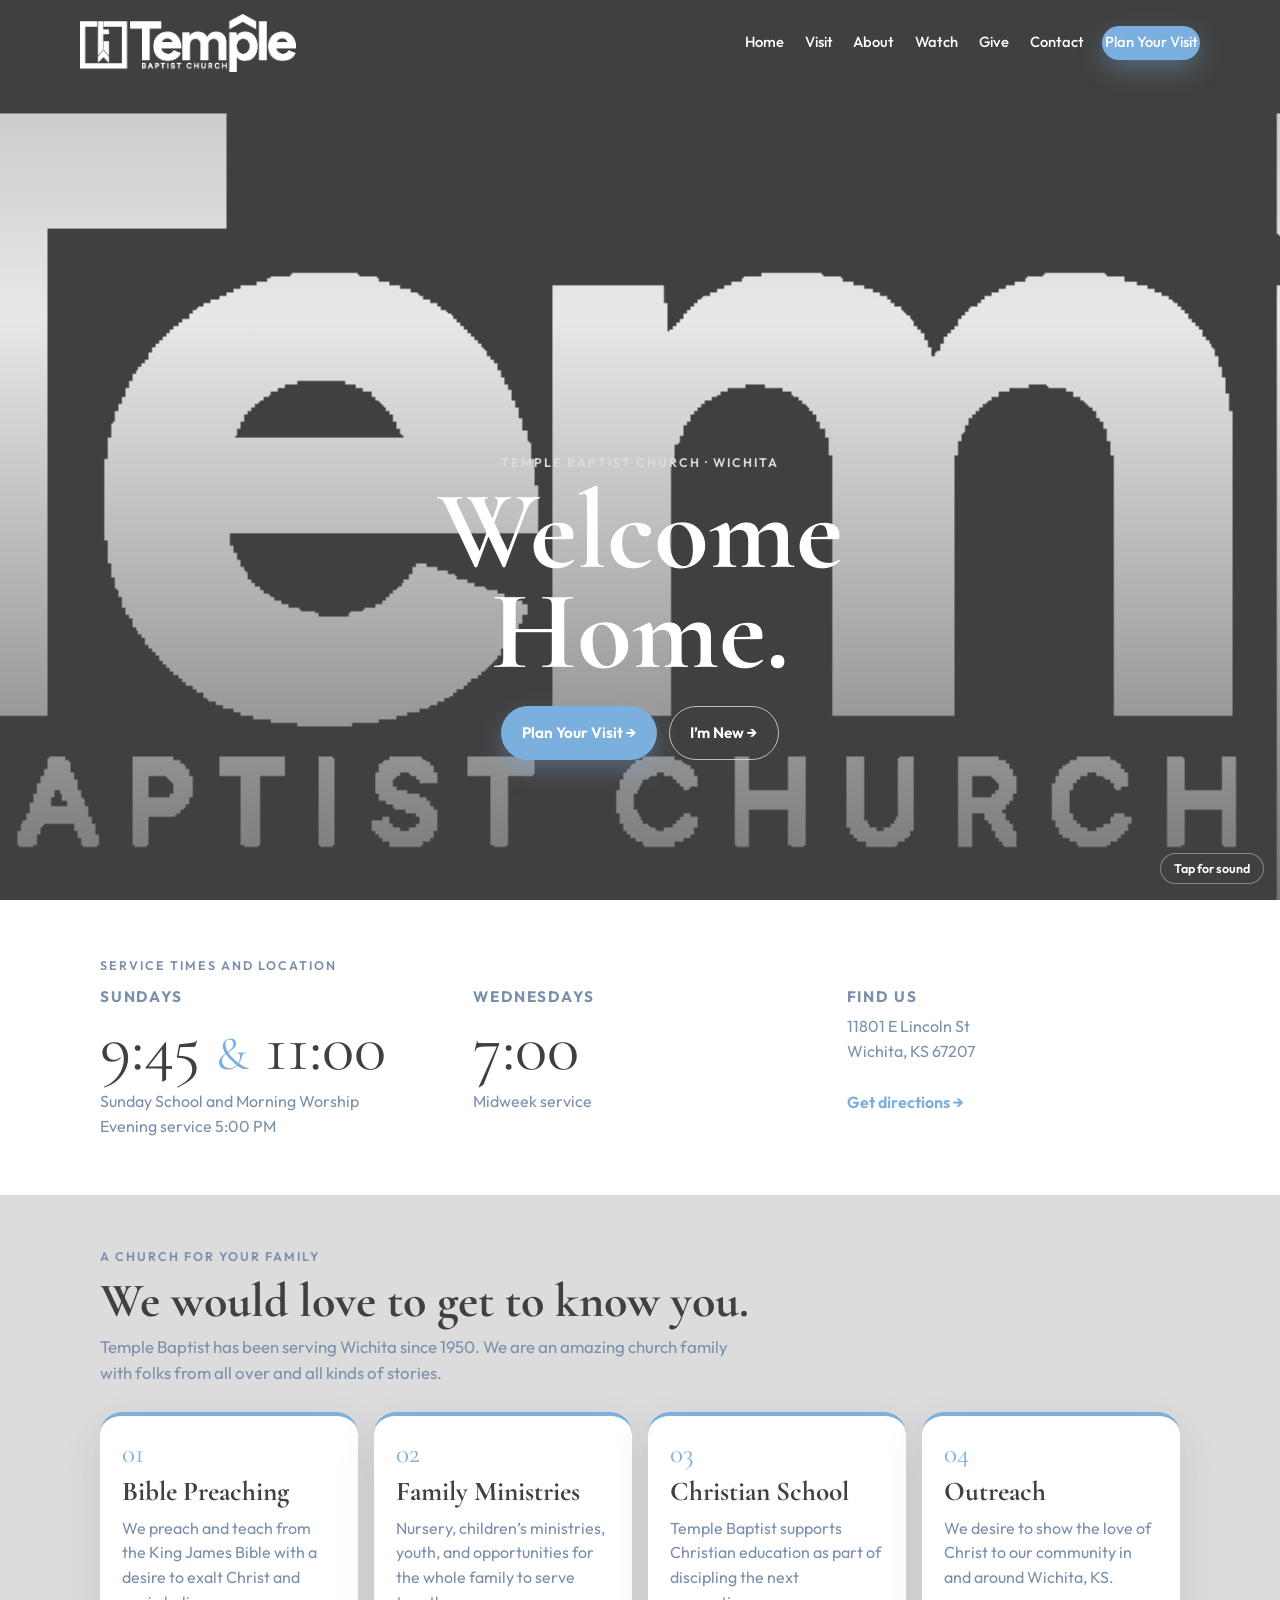
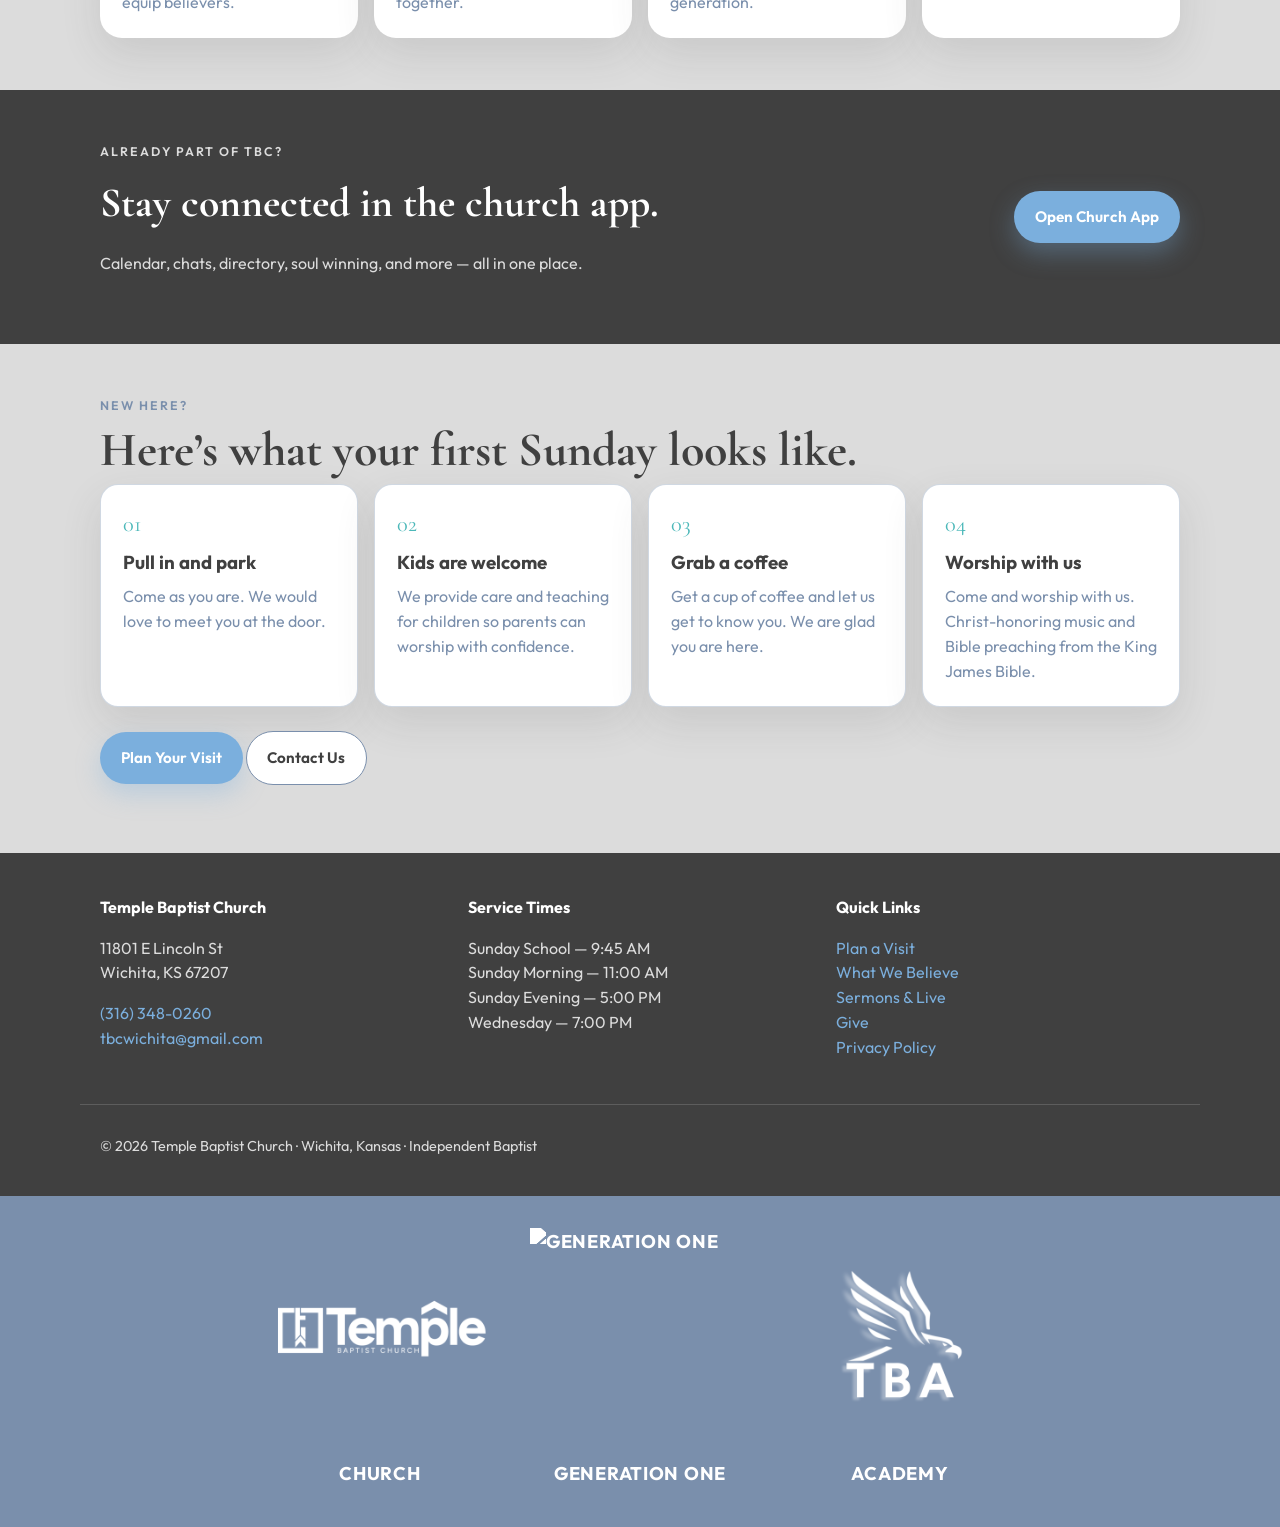
==== index.html @ a3f46b22 "Soften worship wording without warm" ====
<!DOCTYPE html>
<html lang="en">
<head>
  <meta charset="UTF-8">
  <meta name="viewport" content="width=device-width, initial-scale=1.0">
  <title>Home | Temple Baptist Church Wichita</title>
  <meta name="description" content="Temple Baptist Church in Wichita, Kansas — serving Wichita since 1950.">
  <meta name="theme-color" content="#0e1a20">
  <link rel="preconnect" href="https://fonts.googleapis.com">
  <link rel="preconnect" href="https://fonts.gstatic.com" crossorigin>
  <link href="https://fonts.googleapis.com/css2?family=Cormorant+Garamond:wght@600;700&family=Outfit:wght@400;500;600;700&display=swap" rel="stylesheet">
  <link rel="stylesheet" href="css/styles.css">
</head>
<body data-page="home">
<header class="site-header overlay">
  <div class="container header-inner">
    <a class="brand" href="index.html">
      <img class="brand-logo" src="tbc-logo-clear.png" alt="Temple Baptist Church">
      
    </a>
    <button class="menu-toggle" type="button" aria-label="Open menu" onclick="document.getElementById('mainNav').classList.toggle('open')">Menu</button>
    <nav class="nav" id="mainNav">
      <a href="index.html" data-nav="home">Home</a>
      <a href="visit.html" data-nav="visit">Visit</a>
      <a href="about.html" data-nav="about">About</a>
      <a href="sermons.html" data-nav="sermons">Watch</a>
      <a href="give.html" data-nav="give">Give</a>
      <a href="contact.html" data-nav="contact">Contact</a>
      <a class="btn btn-primary" href="visit.html">Plan Your Visit</a>
    </nav>
  </div>
</header>
<main>
  <section class="hero-full" id="heroVideoWrap">
    <video id="heroVideo" autoplay muted loop playsinline poster="tbc-logo-clear.png">
      <source src="welcome.mp4" type="video/mp4">
    </video>
    <div class="hero-shade"></div>
    <div class="hero-copy">
      <p class="eyebrow">Temple Baptist Church · Wichita</p>
      <h1>Welcome<br>Home.</h1>
      <div class="hero-actions">
        <a class="btn btn-primary" href="visit.html">Plan Your Visit →</a>
        <a class="btn btn-ghost" href="about.html">I’m New →</a>
      </div>
    </div>
    <button type="button" id="heroUnmute" class="sound-btn">Tap for sound</button>
  </section>
  <section class="times-band">
    <div class="container">
      <p class="eyebrow dark">Service times and location</p>
      <div class="times-grid">
        <div><h2>Sundays</h2><p class="big-time">9:45 <span>&</span> 11:00</p><p class="time-note">Sunday School and Morning Worship<br>Evening service 5:00 PM</p></div>
        <div><h2>Wednesdays</h2><p class="big-time">7:00</p><p class="time-note">Midweek service</p></div>
        <div><h2>Find us</h2><p class="addr">11801 E Lincoln St<br>Wichita, KS 67207</p><p><a class="text-link" href="https://maps.google.com/?q=11801+E+Lincoln+St+Wichita+KS+67207" target="_blank" rel="noopener">Get directions →</a></p></div>
      </div>
    </div>
  </section>
  <section>
    <div class="container">
      <p class="eyebrow dark">A church for your family</p>
      <h2 class="section-title">We would love to get to know you.</h2>
      <p class="section-sub">Temple Baptist has been serving Wichita since 1950. We are an amazing church family with folks from all over and all kinds of stories.</p>
      <div class="feature-grid">
        <article class="feature-card"><span>01</span><h3>Bible Preaching</h3><p>We preach and teach from the King James Bible with a desire to exalt Christ and equip believers.</p></article>
        <article class="feature-card"><span>02</span><h3>Family Ministries</h3><p>Nursery, children’s ministries, youth, and opportunities for the whole family to serve together.</p></article>
        <article class="feature-card"><span>03</span><h3>Christian School</h3><p>Temple Baptist supports Christian education as part of discipling the next generation.</p></article>
        <article class="feature-card"><span>04</span><h3>Outreach</h3><p>We desire to show the love of Christ to our community in and around Wichita, KS.</p></article>
      </div>
    </div>
  </section>
  <section class="dark-band">
    <div class="container dark-split">
      <div><p class="eyebrow">Already part of TBC?</p><h2>Stay connected in the church app.</h2><p>Calendar, chats, directory, soul winning, and more — all in one place.</p></div>
      <a class="btn btn-primary" href="https://tbc-app.jacobreese95.workers.dev" rel="noopener">Open Church App</a>
    </div>
  </section>
  <section>
    <div class="container">
      <p class="eyebrow dark">New here?</p>
      <h2 class="section-title">Here’s what your first Sunday looks like.</h2>
      <div class="cards steps">
        <article class="card"><span class="step-num">01</span><h3>Pull in and park</h3><p>Come as you are. We would love to meet you at the door.</p></article>
        <article class="card"><span class="step-num">02</span><h3>Kids are welcome</h3><p>We provide care and teaching for children so parents can worship with confidence.</p></article>
        <article class="card"><span class="step-num">03</span><h3>Grab a coffee</h3><p>Get a cup of coffee and let us get to know you. We are glad you are here.</p></article>
        <article class="card"><span class="step-num">04</span><h3>Worship with us</h3><p>Come and worship with us. Christ-honoring music and Bible preaching from the King James Bible.</p></article>
      </div>
      <p style="margin-top:1.5rem;"><a class="btn btn-primary" href="visit.html">Plan Your Visit</a> <a class="btn btn-secondary" href="contact.html">Contact Us</a></p>
    </div>
  </section>
</main>
<footer class="site-footer">
  <div class="container footer-grid">
    <div><h3>Temple Baptist Church</h3><p>11801 E Lincoln St<br>Wichita, KS 67207</p><p><a href="tel:+13163480260">(316) 348-0260</a><br><a href="mailto:tbcwichita@gmail.com">tbcwichita@gmail.com</a></p></div>
    <div><h3>Service Times</h3><p>Sunday School — 9:45 AM<br>Sunday Morning — 11:00 AM<br>Sunday Evening — 5:00 PM<br>Wednesday — 7:00 PM</p></div>
    <div><h3>Quick Links</h3><p><a href="visit.html">Plan a Visit</a><br><a href="about.html">What We Believe</a><br><a href="sermons.html">Sermons & Live</a><br><a href="give.html">Give</a><br><a href="privacy.html">Privacy Policy</a></p></div>
  </div>
  <div class="container footer-bottom"><p>© <span id="year"></span> Temple Baptist Church · Wichita, Kansas · Independent Baptist</p></div>
</footer>
<script src="js/ministry-bar.js"></script>
<script>
  document.getElementById('year').textContent = new Date().getFullYear();
  (function () {
    var page = document.body.getAttribute('data-page');
    if (!page) return;
    document.querySelectorAll('[data-nav]').forEach(function (a) {
      if (a.getAttribute('data-nav') === page) a.classList.add('active');
    });
  })();
  (function () {
    var video = document.getElementById('heroVideo');
    if (!video) return;
    function tryPlay(){ var p = video.play(); if (p && p.catch) p.catch(function(){}); }
    video.muted = true;
    if (video.readyState >= 2) tryPlay();
    video.addEventListener('canplay', tryPlay);
    video.addEventListener('loadeddata', tryPlay);
    document.addEventListener('click', tryPlay, { once: true });
    var unmute = document.getElementById('heroUnmute');
    if (unmute) unmute.addEventListener('click', function (e) {
      e.stopPropagation();
      video.muted = !video.muted;
      unmute.textContent = video.muted ? 'Tap for sound' : 'Sound on';
      tryPlay();
    });
  })();
</script>
</body>
</html>
---- css/styles.css ----
/* Temple Baptist Church Wichita — public site */
:root {
  --slate: #7a8fac;
  --blue: #7bafdd;
  --silver: #dcdcdc;
  --charcoal: #404040;
  --lime: #b0dc77;
  --teal: #4cb8b9;
  --lilac: #ac8ce6;
  --plum: #8845a5;
  --text: #404040;
  --muted: #7a8fac;
  --bg: #dcdcdc;
  --surface: #ffffff;
  --border: rgba(122, 143, 172, 0.35);
  --shadow: 0 16px 40px rgba(64, 64, 64, 0.12);
  --radius: 18px;
  --max: 1120px;
  --font: "Outfit", system-ui, -apple-system, "Segoe UI", sans-serif;
  --serif: "Cormorant Garamond", Georgia, serif;
}
* { box-sizing: border-box; }
html, body { margin: 0; padding: 0; }
html { scroll-behavior: smooth; }
body {
  font-family: var(--font);
  color: var(--text);
  background: var(--bg);
  line-height: 1.55;
}
a { color: var(--blue); text-decoration: none; }
a:hover { text-decoration: underline; }
img { max-width: 100%; height: auto; display: block; }
.container { width: 100%; max-width: 1120px; margin-left: auto; margin-right: auto; padding-left: 20px; padding-right: 20px; }
.site-header { background: var(--surface); border-bottom: 1px solid var(--border); position: sticky; top: 0; z-index: 50; width: 100%; }
body[data-page="home"] .site-header.overlay { position: absolute; left: 0; right: 0; top: 0; width: 100%; background: linear-gradient(180deg, rgba(64,64,64,.62), transparent); border-bottom: none; }
body[data-page="home"] .site-header.overlay .brand, body[data-page="home"] .site-header.overlay .nav a { color: #fff; }
body[data-page="home"] .site-header.overlay .brand-text small { color: var(--silver); }
body[data-page="home"] .site-header.overlay .menu-toggle { background: rgba(255,255,255,.12); color: #fff; border-color: rgba(255,255,255,.28); }
.header-inner { display: flex; align-items: center; justify-content: space-between; gap: 1rem; padding: 0.85rem 0; width: 100%; }
.brand { display: flex; align-items: center; gap: 0.75rem; color: var(--text); text-decoration: none; font-weight: 700; }
.brand:hover { text-decoration: none; }
.brand-logo { height: 52px; width: auto; max-width: 210px; object-fit: contain; background: transparent; border-radius: 0; display: block; }
body:not([data-page="home"]) .brand-logo { filter: brightness(0); }
body[data-page="home"] .site-header.overlay .brand-logo { height: 58px; max-width: 240px; filter: none; }
.brand-text small { display: block; font-weight: 500; color: var(--muted); font-size: 0.68rem; letter-spacing: 0.08em; text-transform: uppercase; }
.nav { display: flex; flex-wrap: wrap; gap: 0.2rem 1rem; align-items: center; justify-content: flex-end; }
.nav a { color: var(--text); font-weight: 500; font-size: 0.92rem; text-decoration: none; padding: 0.35rem 0.15rem; }
.nav a:hover, .nav a.active { color: var(--blue); }
.menu-toggle { display: none; border: 1px solid var(--border); background: var(--surface); border-radius: 10px; padding: 0.55rem 0.7rem; font-weight: 700; cursor: pointer; }
.btn { display: inline-flex; align-items: center; justify-content: center; gap: 0.4rem; padding: 0.9rem 1.3rem; border-radius: 999px; border: none; font-weight: 650; font-size: 0.95rem; cursor: pointer; text-decoration: none; transition: transform 0.18s ease, box-shadow 0.18s ease, filter 0.18s ease, background 0.18s ease; }
.btn:hover { text-decoration: none; transform: translateY(-2px); }
.btn:active { transform: translateY(0) scale(0.98); }
.btn-primary { background: var(--blue); color: #fff; box-shadow: 0 10px 24px rgba(123, 175, 221, 0.35); }
.btn-secondary { background: var(--surface); color: var(--charcoal); border: 1.5px solid var(--slate); }
.btn-ghost { background: transparent; color: #fff; border: 1.5px solid rgba(220,220,220,0.8); }
.btn-block { width: 100%; }
.hero-full { position: relative; width: 100%; height: 100vh; height: 100svh; min-height: 640px; display: flex; align-items: flex-end; justify-content: center; background: var(--charcoal); overflow: hidden; }
.hero-full video { position: absolute; inset: 0; width: 100%; height: 100%; object-fit: cover; object-position: center center; background: var(--charcoal); }
.hero-shade { position: absolute; inset: 0; background: linear-gradient(180deg, rgba(64,64,64,.35) 0%, rgba(64,64,64,.12) 35%, rgba(64,64,64,.72) 100%); pointer-events: none; }
.hero-copy { position: relative; z-index: 2; width: 100%; max-width: 900px; margin: 0 auto; text-align: center; color: #fff; padding: 0 1.25rem 5.5rem; }
.eyebrow { margin: 0 0 .6rem; letter-spacing: .16em; text-transform: uppercase; font-size: .78rem; font-weight: 600; color: var(--silver); }
.eyebrow.dark { color: var(--slate); }
.hero-copy h1 { font-family: var(--serif); font-size: clamp(3.4rem, 9vw, 7rem); line-height: .9; margin: 0 auto 1.4rem; font-weight: 700; }
.hero-actions { display: flex; flex-wrap: wrap; gap: 0.75rem; justify-content: center; }
.sound-btn { position: absolute; right: 16px; bottom: 16px; z-index: 3; border: 1px solid rgba(220,220,220,.45); background: rgba(64,64,64,.45); color: #fff; border-radius: 999px; padding: .45rem .8rem; font: 600 .78rem var(--font); cursor: pointer; }
.times-band { background: var(--surface); padding: 3.5rem 0; width: 100%; }
.times-grid { display: grid; gap: 2rem; width: 100%; }
@media (min-width: 800px) { .times-grid { grid-template-columns: 1fr 1fr 1fr; gap: 2.5rem; } }
.times-grid h2 { margin: 0 0 .35rem; font-size: .95rem; letter-spacing: .12em; text-transform: uppercase; color: var(--slate); }
.big-time { font-family: var(--serif); font-size: clamp(2.6rem, 6vw, 4.2rem); line-height: 1; margin: 0 0 .5rem; color: var(--charcoal); }
.big-time span { color: var(--blue); font-size: .7em; }
.time-note, .addr { margin: 0; color: var(--slate); }
.text-link { display: inline-block; margin-top: .65rem; font-weight: 650; color: var(--blue); }
.times-list { list-style: none; margin: 0; padding: 0; }
.times-list li { display: flex; justify-content: space-between; gap: 1rem; padding: 0.7rem 0; border-bottom: 1px solid var(--border); font-weight: 600; }
.times-list li:last-child { border-bottom: none; }
.times-list span { color: var(--slate); }
section { padding: 3.25rem 0; width: 100%; }
.section-title { margin: 0 0 0.5rem; font-family: var(--serif); font-size: clamp(2rem, 4vw, 3rem); line-height: 1.05; color: var(--charcoal); }
.section-sub { margin: 0 0 1.6rem; color: var(--slate); max-width: 40rem; font-size: 1.05rem; }
.cards { display: grid; gap: 1rem; grid-template-columns: repeat(auto-fit, minmax(230px, 1fr)); }
.card { background: var(--surface); border: 1px solid var(--border); border-radius: var(--radius); padding: 1.4rem 1.35rem; box-shadow: var(--shadow); }
.card h3 { margin: 0 0 0.45rem; color: var(--charcoal); }
.card p { margin: 0; color: var(--slate); }
.step-num { display: block; font-family: var(--serif); color: var(--teal); font-size: 1.4rem; margin-bottom: .4rem; }
.dark-band { background: var(--charcoal); color: #fff; }
.dark-band h2 { font-family: var(--serif); font-size: clamp(1.8rem, 3.5vw, 2.6rem); margin: 0 0 .5rem; }
.dark-band p { color: var(--silver); }
.dark-split { display: flex; flex-wrap: wrap; gap: 1.25rem; align-items: center; justify-content: space-between; }
.page-hero { padding: 3rem 0 1.5rem; background: linear-gradient(180deg, #ececec, var(--bg)); }
.page-hero h1 { margin: 0 0 0.4rem; font-family: var(--serif); font-size: clamp(2.4rem, 6vw, 4.2rem); line-height: .95; color: var(--charcoal); }
.page-hero p { margin: 0; color: var(--slate); max-width: 40rem; }
.content-block { background: var(--surface); border: 1px solid var(--border); border-radius: 22px; padding: 1.5rem 1.45rem; box-shadow: var(--shadow); margin-bottom: 1rem; }
.content-block h2, .side-card h2, .visit-form h2 { margin: 0 0 1rem; font-family: var(--serif); font-size: clamp(1.7rem, 3vw, 2.3rem); color: var(--charcoal); }
.visit-layout { display: grid; gap: 1.35rem; }
@media (min-width: 900px) { .visit-layout { grid-template-columns: 1.35fr .8fr; align-items: start; } }
.visit-form { background: var(--surface); border-radius: 24px; padding: 1.75rem 1.5rem 1.6rem; box-shadow: var(--shadow); }
.visit-form label, .field-label { display: block; font-weight: 600; margin: 0 0 1rem; color: var(--charcoal); }
.visit-form input, .visit-form select, .visit-form textarea { display: block; width: 100%; margin-top: .45rem; padding: .85rem 1rem; border: 0; border-radius: 14px; font: 500 1rem var(--font); color: var(--charcoal); background: #f3f3f3; }
.visit-form input:focus, .visit-form select:focus, .visit-form textarea:focus { outline: 2px solid var(--blue); background: #fff; }
.form-row { display: grid; gap: .75rem; }
@media (min-width: 640px) { .form-row { grid-template-columns: 1fr 1fr; } }
.count-row { display: grid; grid-template-columns: 1fr 1fr; gap: .75rem; margin: 0 0 1rem; }
.count-box { background: #f3f3f3; border-radius: 18px; padding: 1rem 1rem .9rem; }
.count-box span { display: block; font-weight: 650; letter-spacing: .04em; text-transform: uppercase; font-size: .78rem; color: var(--slate); margin-bottom: .55rem; }
.stepper { display: flex; align-items: center; justify-content: space-between; }
.stepper strong { font-family: var(--serif); font-size: 2rem; line-height: 1; }
.stepper button { width: 40px; height: 40px; border-radius: 50%; border: none; background: var(--blue); color: #fff; font-size: 1.25rem; cursor: pointer; }
.total-line { margin: 0 0 1.1rem; color: var(--slate); }
.total-line strong { color: var(--charcoal); }
.ages-wrap { display: grid; gap: .65rem; margin-bottom: 1rem; }
.ages-wrap p { margin: 0; font-weight: 650; }
#ageFields { display: grid; gap: .65rem; grid-template-columns: repeat(auto-fit, minmax(140px, 1fr)); }
.form-note { margin: .85rem 0 0; color: var(--slate); font-size: .9rem; }
.visit-form .btn-block { margin-top: .35rem; }
.doctrine details { background: var(--surface); border: 1px solid var(--border); border-radius: 14px; padding: 0.85rem 1rem; margin-bottom: 0.65rem; }
.doctrine summary { cursor: pointer; font-weight: 700; list-style: none; color: var(--charcoal); }
.doctrine summary::-webkit-details-marker { display: none; }
.doctrine summary::after { content: "+"; float: right; color: var(--blue); font-weight: 800; }
.doctrine details[open] summary::after { content: "\2013"; }
.doctrine details p { color: var(--slate); margin: 0.75rem 0 0.35rem; }
.doctrine .verses { font-size: 0.9rem; color: var(--teal); font-weight: 600; }
.ministry-bar { display: flex; justify-content: center; align-items: center; gap: 2.5rem; flex-wrap: wrap; background: #7a8fac; padding: 2rem 1rem 2.2rem; }
.ministry-link { display: flex; flex-direction: column; align-items: center; gap: .7rem; min-width: 200px; color: #fff; text-decoration: none; font-weight: 650; font-size: 1.05rem; letter-spacing: .04em; text-transform: uppercase; }
.ministry-link:hover { text-decoration: none; color: #fff; }
.ministry-link img { width: 234px; height: 234px; max-width: none; object-fit: contain; background: transparent; border-radius: 0; filter: brightness(0) invert(1); }
.school-mark { width: 234px; height: 234px; border-radius: 24px; display: grid; place-items: center; background: transparent; color: #fff; border: 3px solid #fff; font-weight: 800; font-size: 3rem; letter-spacing: .06em; }
.site-footer { background: var(--charcoal); color: var(--silver); padding: 2.6rem 0 1.5rem; }
.footer-grid { display: grid; gap: 1.5rem; grid-template-columns: repeat(auto-fit, minmax(200px, 1fr)); }
.site-footer h3 { margin: 0 0 0.65rem; color: #fff; font-size: 1rem; }
.site-footer a { color: var(--blue); }
.site-footer a:hover { color: #fff; }
.site-footer p, .site-footer li { color: var(--silver); }
.footer-bottom { margin-top: 1.75rem; padding-top: 1rem; border-top: 1px solid rgba(220,220,220,0.18); font-size: 0.9rem; color: var(--slate); }
@media (max-width: 760px) {
  .menu-toggle { display: inline-flex; }
  .nav { display: none; width: 100%; flex-direction: column; align-items: stretch; padding-bottom: 0.75rem; }
  .nav.open { display: flex; }
  body[data-page="home"] .nav.open { background: rgba(64,64,64,.92); margin-top: .5rem; padding: .75rem; border-radius: 14px; }
  .ministry-link img, .school-mark { width: 180px; height: 180px; }
}

/* Common device heights so the hero stays tall and crops the sides */
@media (max-width: 767px) { /* phones: match 16:9 so the full width stays in frame */
  .hero-full { height: auto; aspect-ratio: 2.4 / 1; min-height: 0; }
  .hero-full video { object-fit: cover; object-position: center center; }
  .hero-copy { padding: 0 1rem 1.4rem; }
  .hero-copy h1 { font-size: clamp(2.2rem, 9vw, 3.4rem); margin-bottom: .7rem; }
  .hero-actions .btn { padding: .7rem 1rem; font-size: .88rem; }
}
@media (min-width: 431px) and (max-width: 834px) { /* iPad portrait / large phone */
  .hero-full { height: 88svh; min-height: 680px; }
}
@media (min-width: 835px) and (max-width: 1180px) { /* iPad landscape / small laptop */
  .hero-full { height: 100svh; min-height: 720px; }
}
@media (min-width: 1181px) { /* desktop */
  .hero-full { height: 100vh; height: 100svh; min-height: 760px; }
}
@media (max-height: 700px) and (orientation: landscape) {
  .hero-full { height: 100svh; min-height: 420px; }
  .hero-copy h1 { font-size: clamp(2.4rem, 8vw, 4rem); }
}

@media (prefers-reduced-motion: reduce) { *, *::before, *::after { animation: none !important; transition: none !important; } }

.feature-grid { display: grid; gap: 1rem; grid-template-columns: 1fr; }
@media (min-width: 700px) { .feature-grid { grid-template-columns: 1fr 1fr; } }
@media (min-width: 1000px) { .feature-grid { grid-template-columns: repeat(4, 1fr); } }
.feature-card { background: #fff; border-radius: 22px; padding: 1.5rem 1.35rem 1.45rem; box-shadow: var(--shadow); border-top: 4px solid var(--blue); min-height: 100%; }
.feature-card span { display: block; font-family: var(--serif); color: var(--blue); font-size: 1.7rem; line-height: 1; margin-bottom: .7rem; }
.feature-card h3 { margin: 0 0 .55rem; font-family: var(--serif); font-size: 1.7rem; line-height: 1.05; color: var(--charcoal); }
.feature-card p { margin: 0; color: var(--slate); font-size: 1rem; }
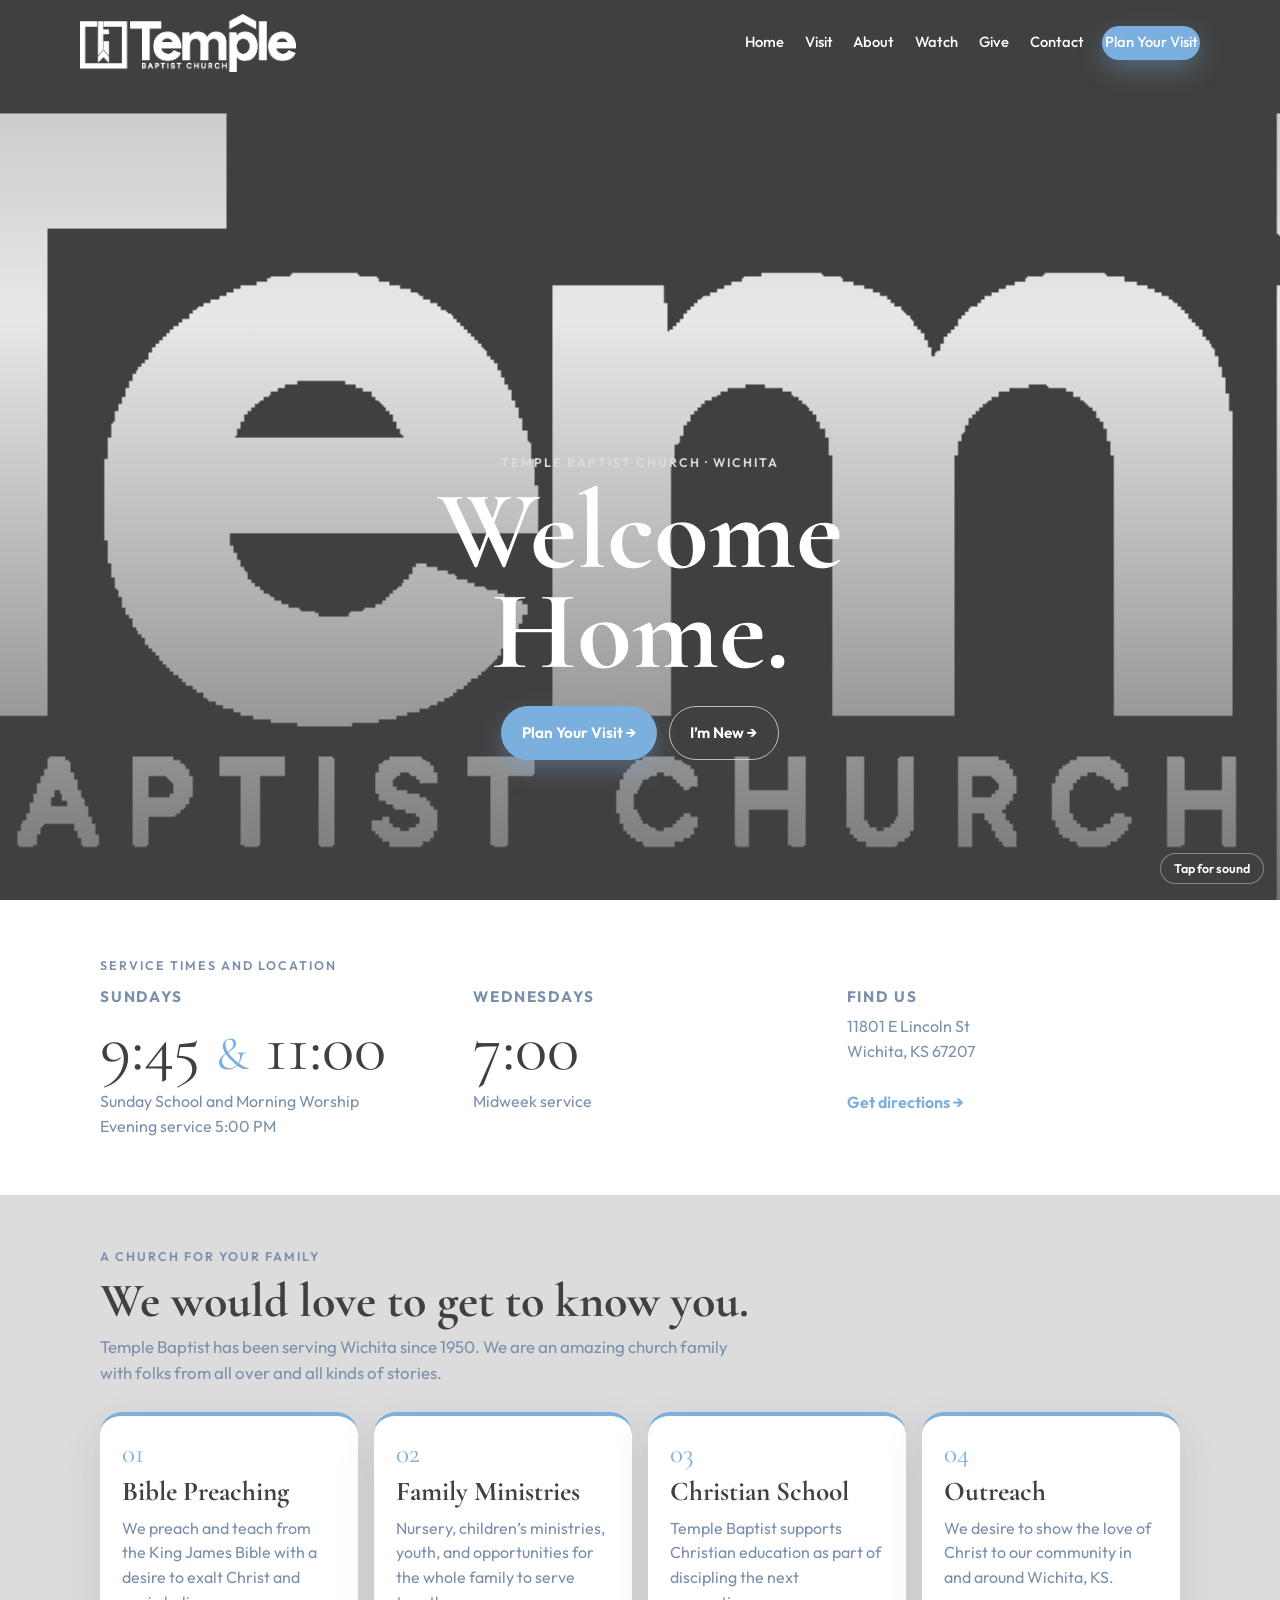
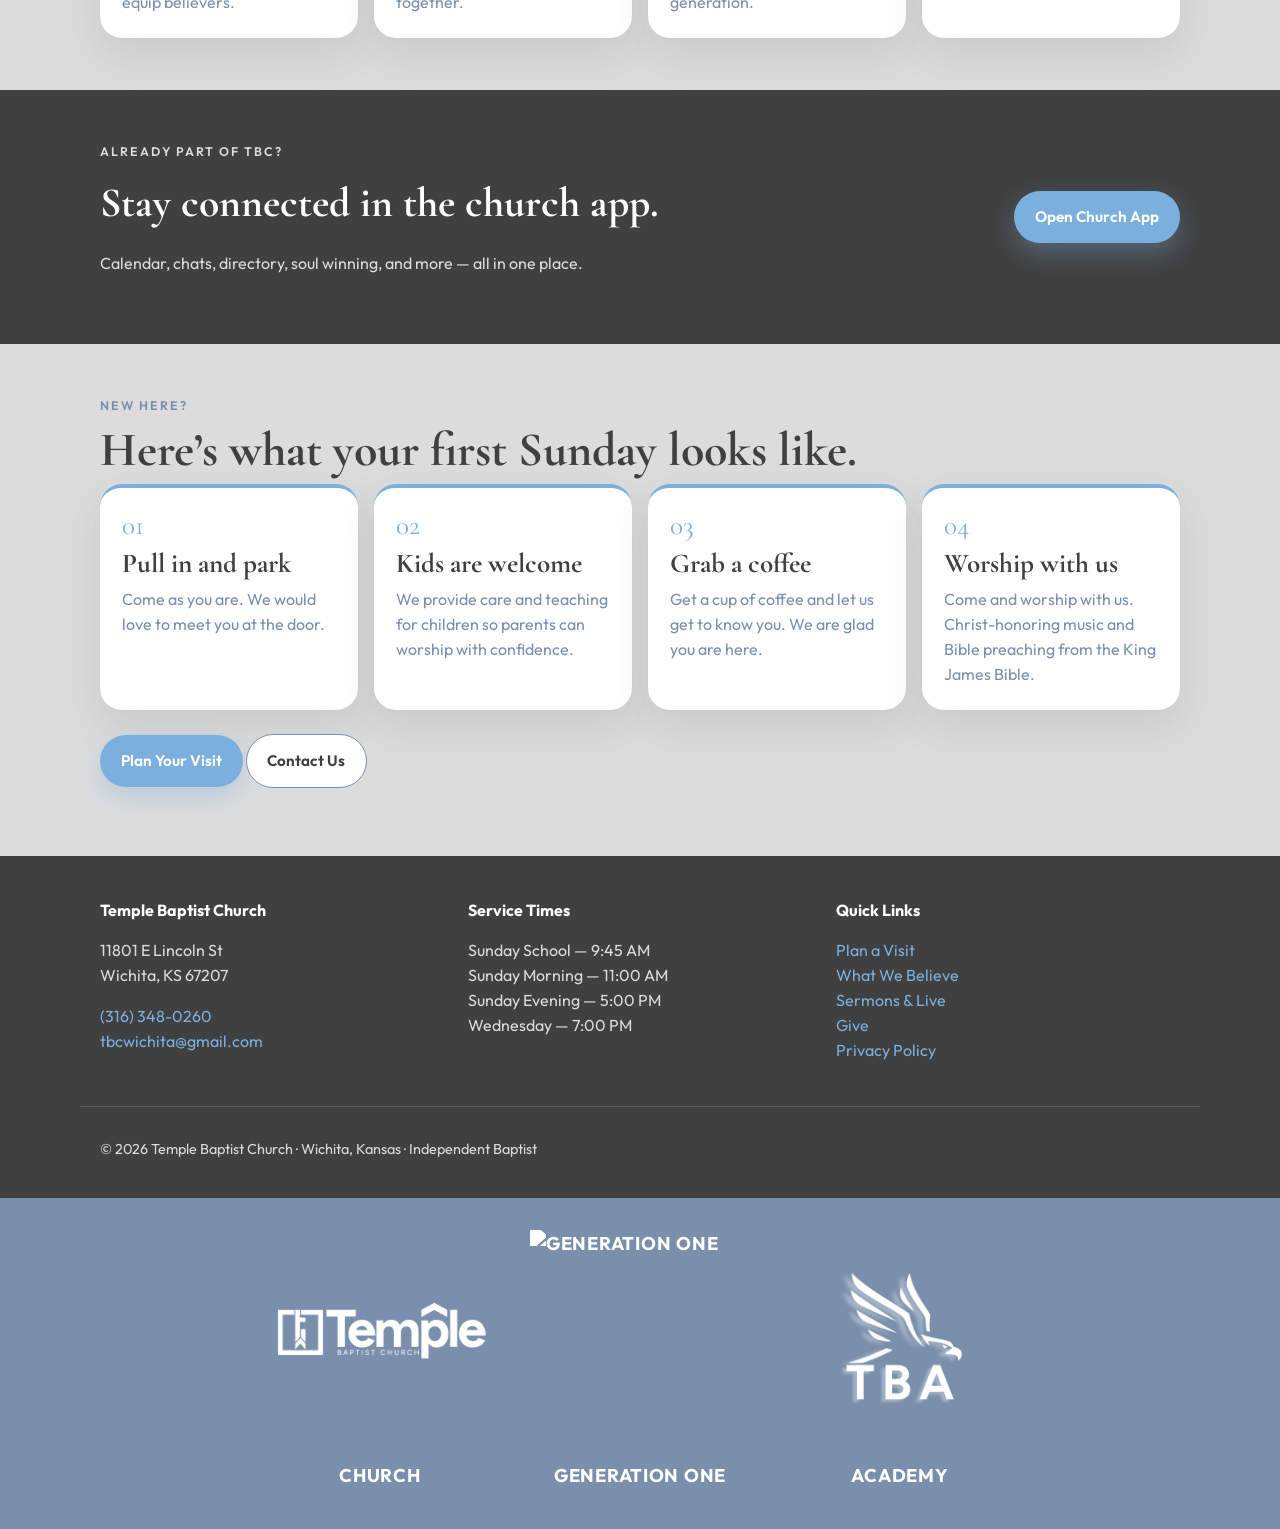
==== commit f2e48112: "Match first Sunday cards to the ministry cards" ====
--- a/index.html
+++ b/index.html
@@ -79,11 +79,11 @@
     <div class="container">
       <p class="eyebrow dark">New here?</p>
       <h2 class="section-title">Here’s what your first Sunday looks like.</h2>
-      <div class="cards steps">
-        <article class="card"><span class="step-num">01</span><h3>Pull in and park</h3><p>Come as you are. We would love to meet you at the door.</p></article>
-        <article class="card"><span class="step-num">02</span><h3>Kids are welcome</h3><p>We provide care and teaching for children so parents can worship with confidence.</p></article>
-        <article class="card"><span class="step-num">03</span><h3>Grab a coffee</h3><p>Get a cup of coffee and let us get to know you. We are glad you are here.</p></article>
-        <article class="card"><span class="step-num">04</span><h3>Worship with us</h3><p>Come and worship with us. Christ-honoring music and Bible preaching from the King James Bible.</p></article>
+      <div class="feature-grid">
+        <article class="feature-card"><span>01</span><h3>Pull in and park</h3><p>Come as you are. We would love to meet you at the door.</p></article>
+        <article class="feature-card"><span>02</span><h3>Kids are welcome</h3><p>We provide care and teaching for children so parents can worship with confidence.</p></article>
+        <article class="feature-card"><span>03</span><h3>Grab a coffee</h3><p>Get a cup of coffee and let us get to know you. We are glad you are here.</p></article>
+        <article class="feature-card"><span>04</span><h3>Worship with us</h3><p>Come and worship with us. Christ-honoring music and Bible preaching from the King James Bible.</p></article>
       </div>
       <p style="margin-top:1.5rem;"><a class="btn btn-primary" href="visit.html">Plan Your Visit</a> <a class="btn btn-secondary" href="contact.html">Contact Us</a></p>
     </div>
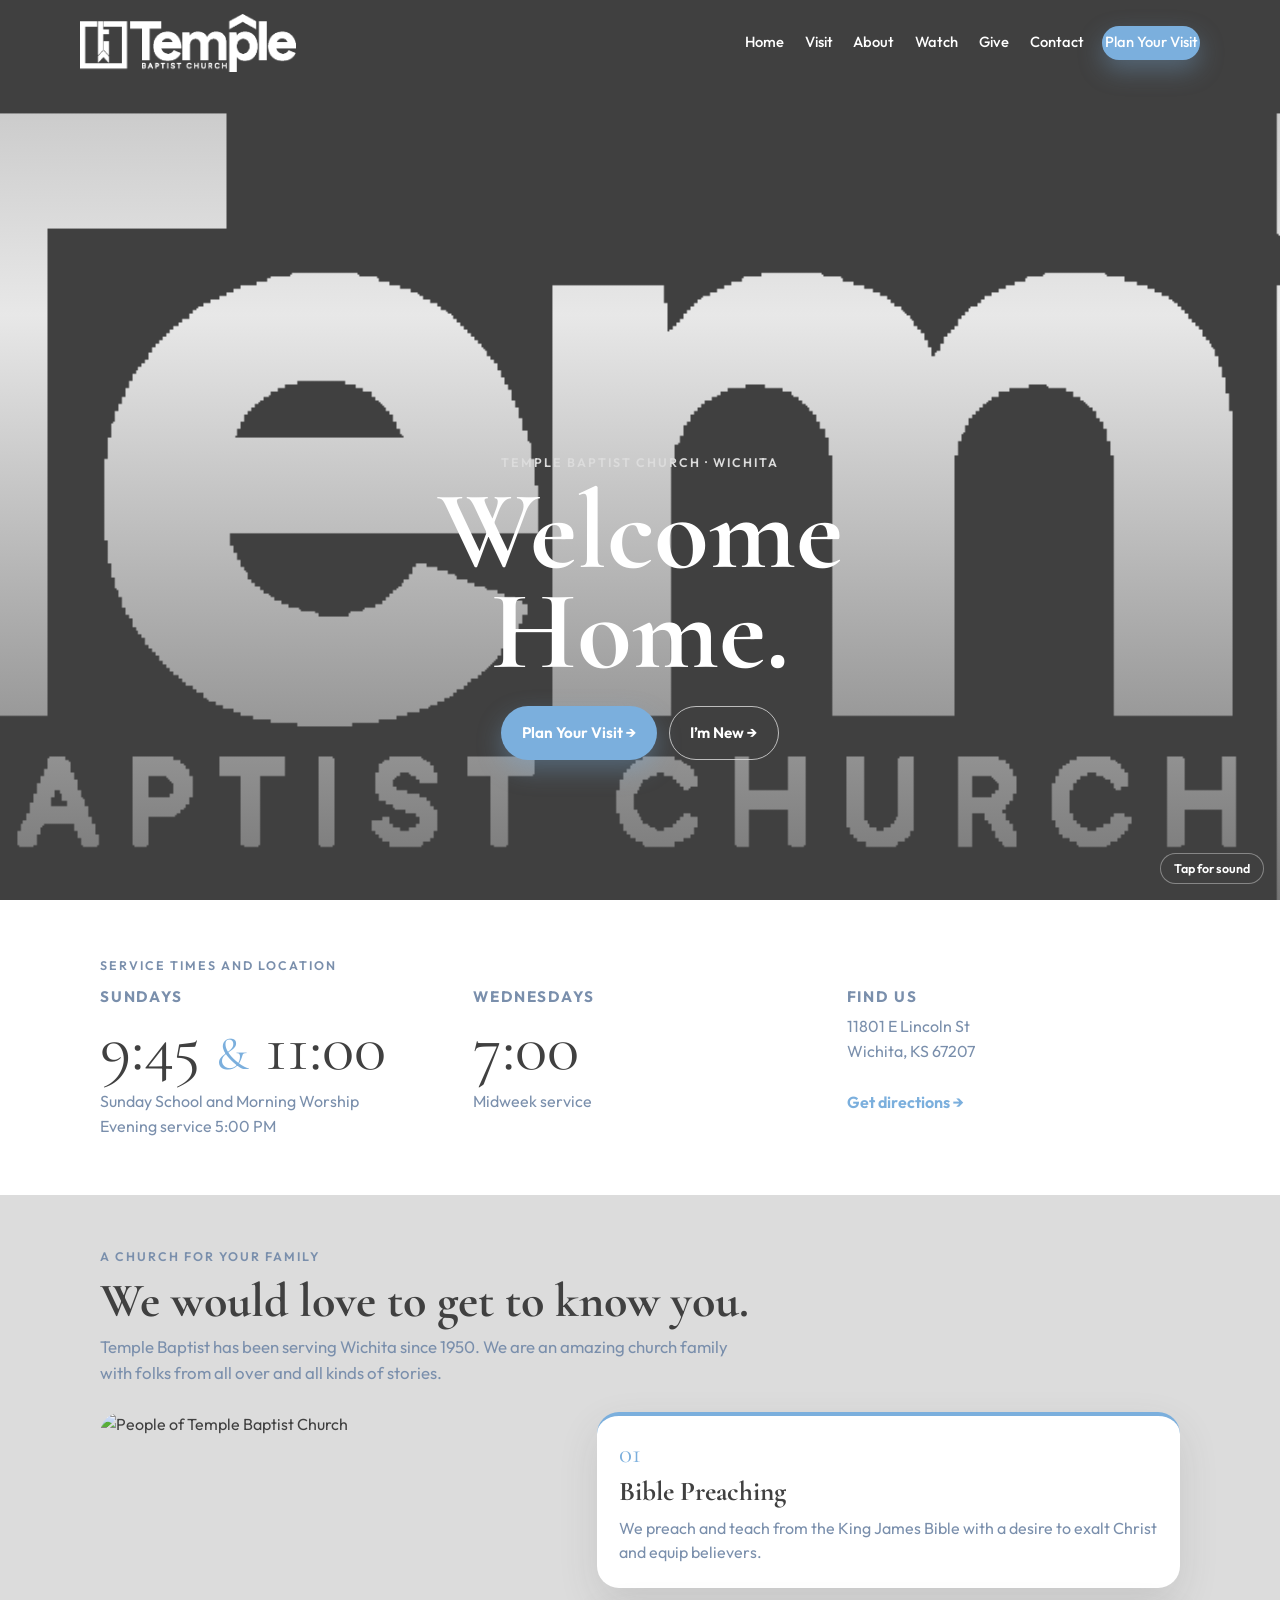
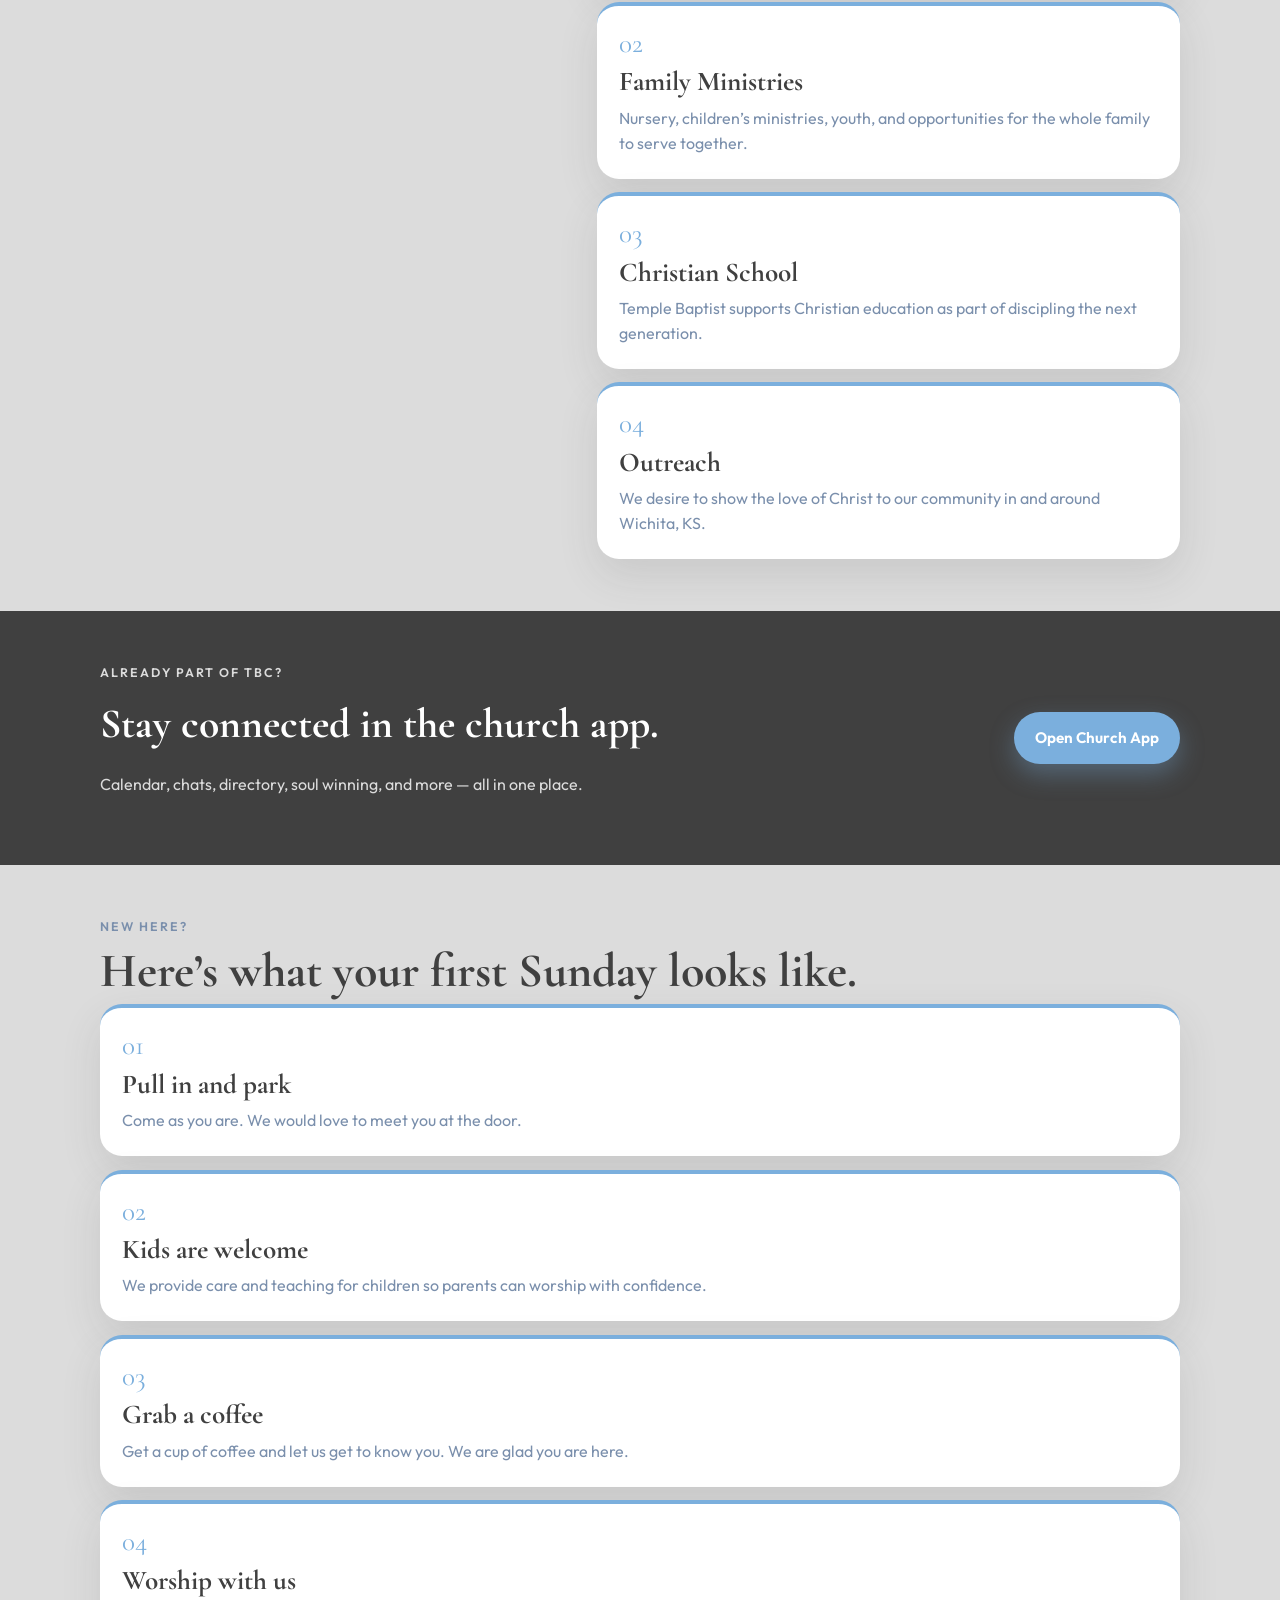
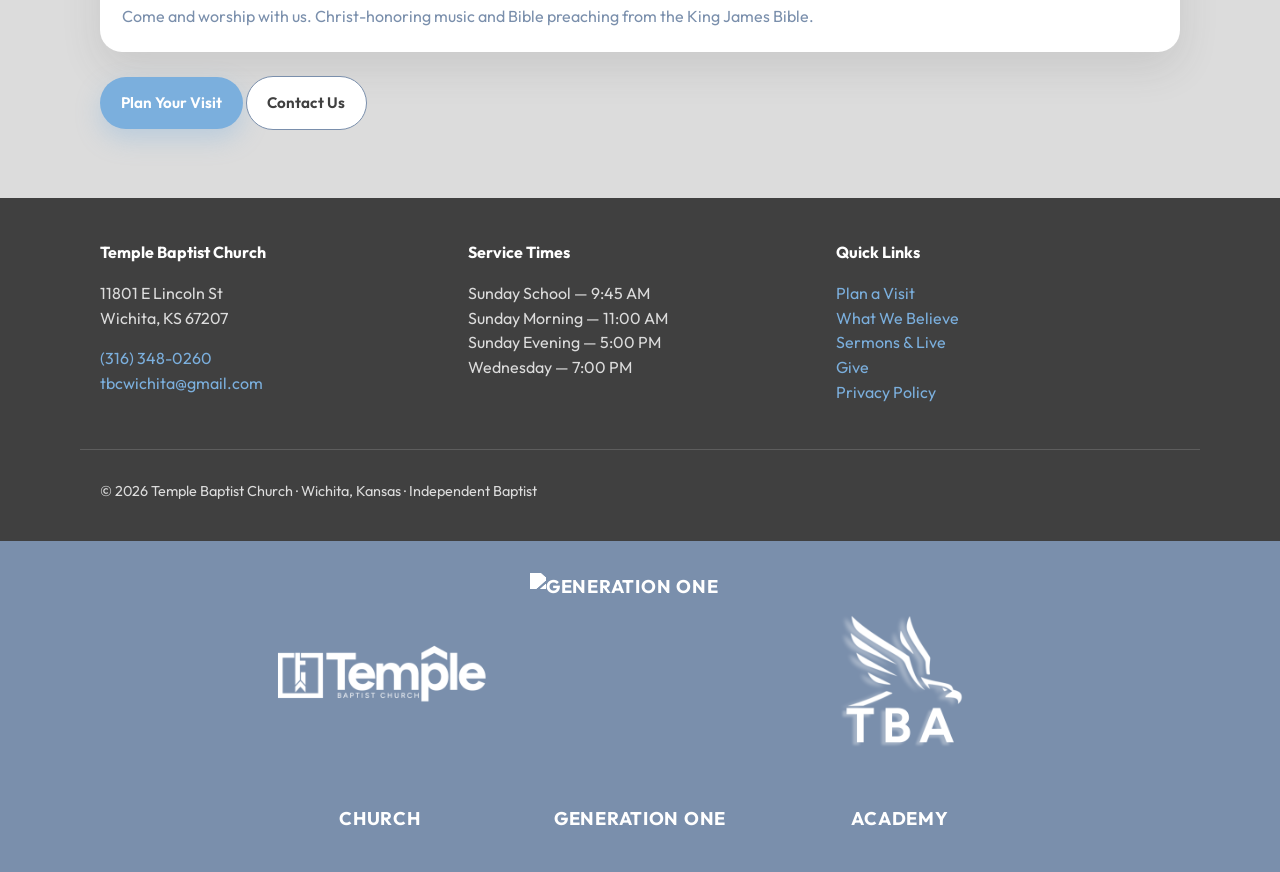
==== commit d9f8a880: "Stack ministry cards and reserve a side photo" ====
--- a/index.html
+++ b/index.html
@@ -61,11 +61,14 @@
       <p class="eyebrow dark">A church for your family</p>
       <h2 class="section-title">We would love to get to know you.</h2>
       <p class="section-sub">Temple Baptist has been serving Wichita since 1950. We are an amazing church family with folks from all over and all kinds of stories.</p>
-      <div class="feature-grid">
-        <article class="feature-card"><span>01</span><h3>Bible Preaching</h3><p>We preach and teach from the King James Bible with a desire to exalt Christ and equip believers.</p></article>
-        <article class="feature-card"><span>02</span><h3>Family Ministries</h3><p>Nursery, children’s ministries, youth, and opportunities for the whole family to serve together.</p></article>
-        <article class="feature-card"><span>03</span><h3>Christian School</h3><p>Temple Baptist supports Christian education as part of discipling the next generation.</p></article>
-        <article class="feature-card"><span>04</span><h3>Outreach</h3><p>We desire to show the love of Christ to our community in and around Wichita, KS.</p></article>
+      <div class="feature-split">
+        <img class="feature-photo" src="people-of-tbc.jpg" alt="People of Temple Baptist Church">
+        <div class="feature-grid">
+          <article class="feature-card"><span>01</span><h3>Bible Preaching</h3><p>We preach and teach from the King James Bible with a desire to exalt Christ and equip believers.</p></article>
+          <article class="feature-card"><span>02</span><h3>Family Ministries</h3><p>Nursery, children’s ministries, youth, and opportunities for the whole family to serve together.</p></article>
+          <article class="feature-card"><span>03</span><h3>Christian School</h3><p>Temple Baptist supports Christian education as part of discipling the next generation.</p></article>
+          <article class="feature-card"><span>04</span><h3>Outreach</h3><p>We desire to show the love of Christ to our community in and around Wichita, KS.</p></article>
+        </div>
       </div>
     </div>
   </section>
--- a/css/styles.css
+++ b/css/styles.css
@@ -165,9 +165,10 @@
 
 @media (prefers-reduced-motion: reduce) { *, *::before, *::after { animation: none !important; transition: none !important; } }
 
-.feature-grid { display: grid; gap: 1rem; grid-template-columns: 1fr; }
-@media (min-width: 700px) { .feature-grid { grid-template-columns: 1fr 1fr; } }
-@media (min-width: 1000px) { .feature-grid { grid-template-columns: repeat(4, 1fr); } }
+.feature-split { display: grid; gap: 1.25rem; align-items: stretch; }
+@media (min-width: 860px) { .feature-split { grid-template-columns: .9fr 1.1fr; } }
+.feature-photo { width: 100%; height: 100%; min-height: 280px; object-fit: cover; border-radius: 22px; }
+.feature-grid { display: grid; gap: .85rem; grid-template-columns: 1fr; }
 .feature-card { background: #fff; border-radius: 22px; padding: 1.5rem 1.35rem 1.45rem; box-shadow: var(--shadow); border-top: 4px solid var(--blue); min-height: 100%; }
 .feature-card span { display: block; font-family: var(--serif); color: var(--blue); font-size: 1.7rem; line-height: 1; margin-bottom: .7rem; }
 .feature-card h3 { margin: 0 0 .55rem; font-family: var(--serif); font-size: 1.7rem; line-height: 1.05; color: var(--charcoal); }
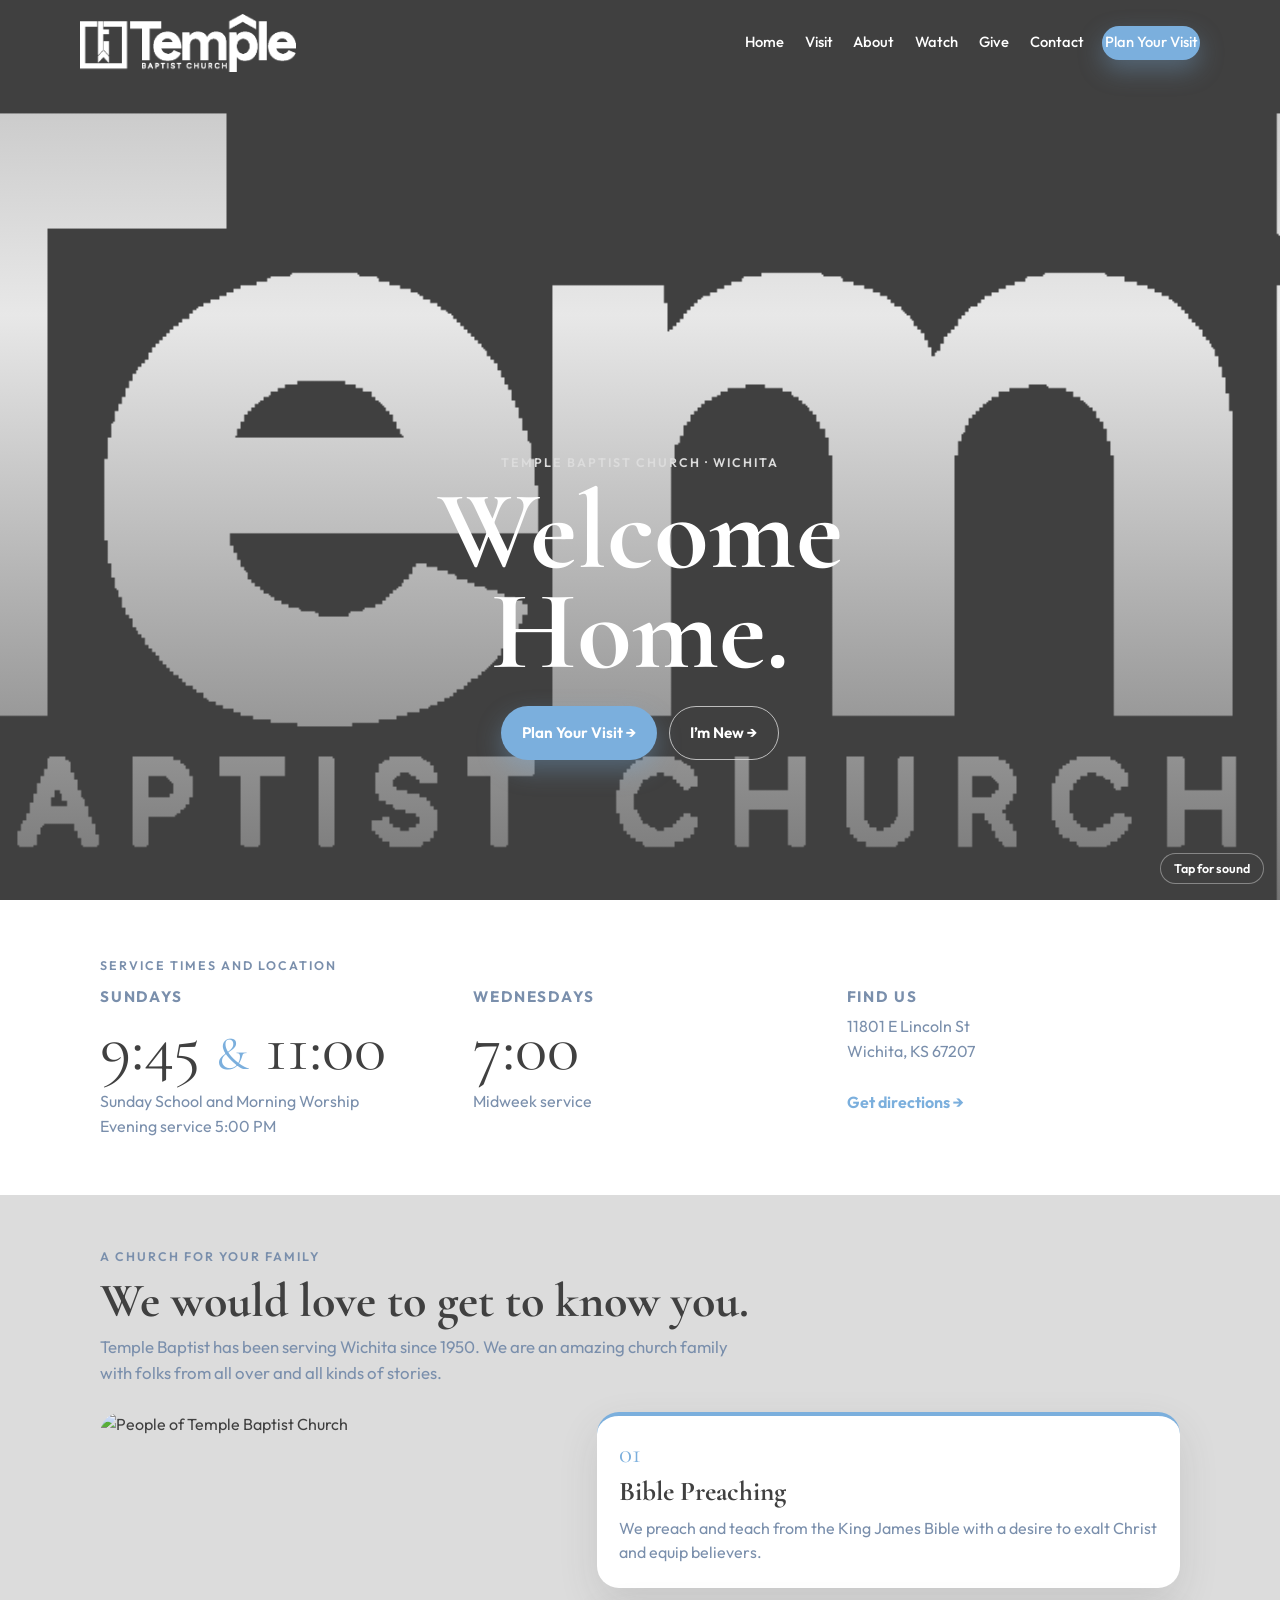
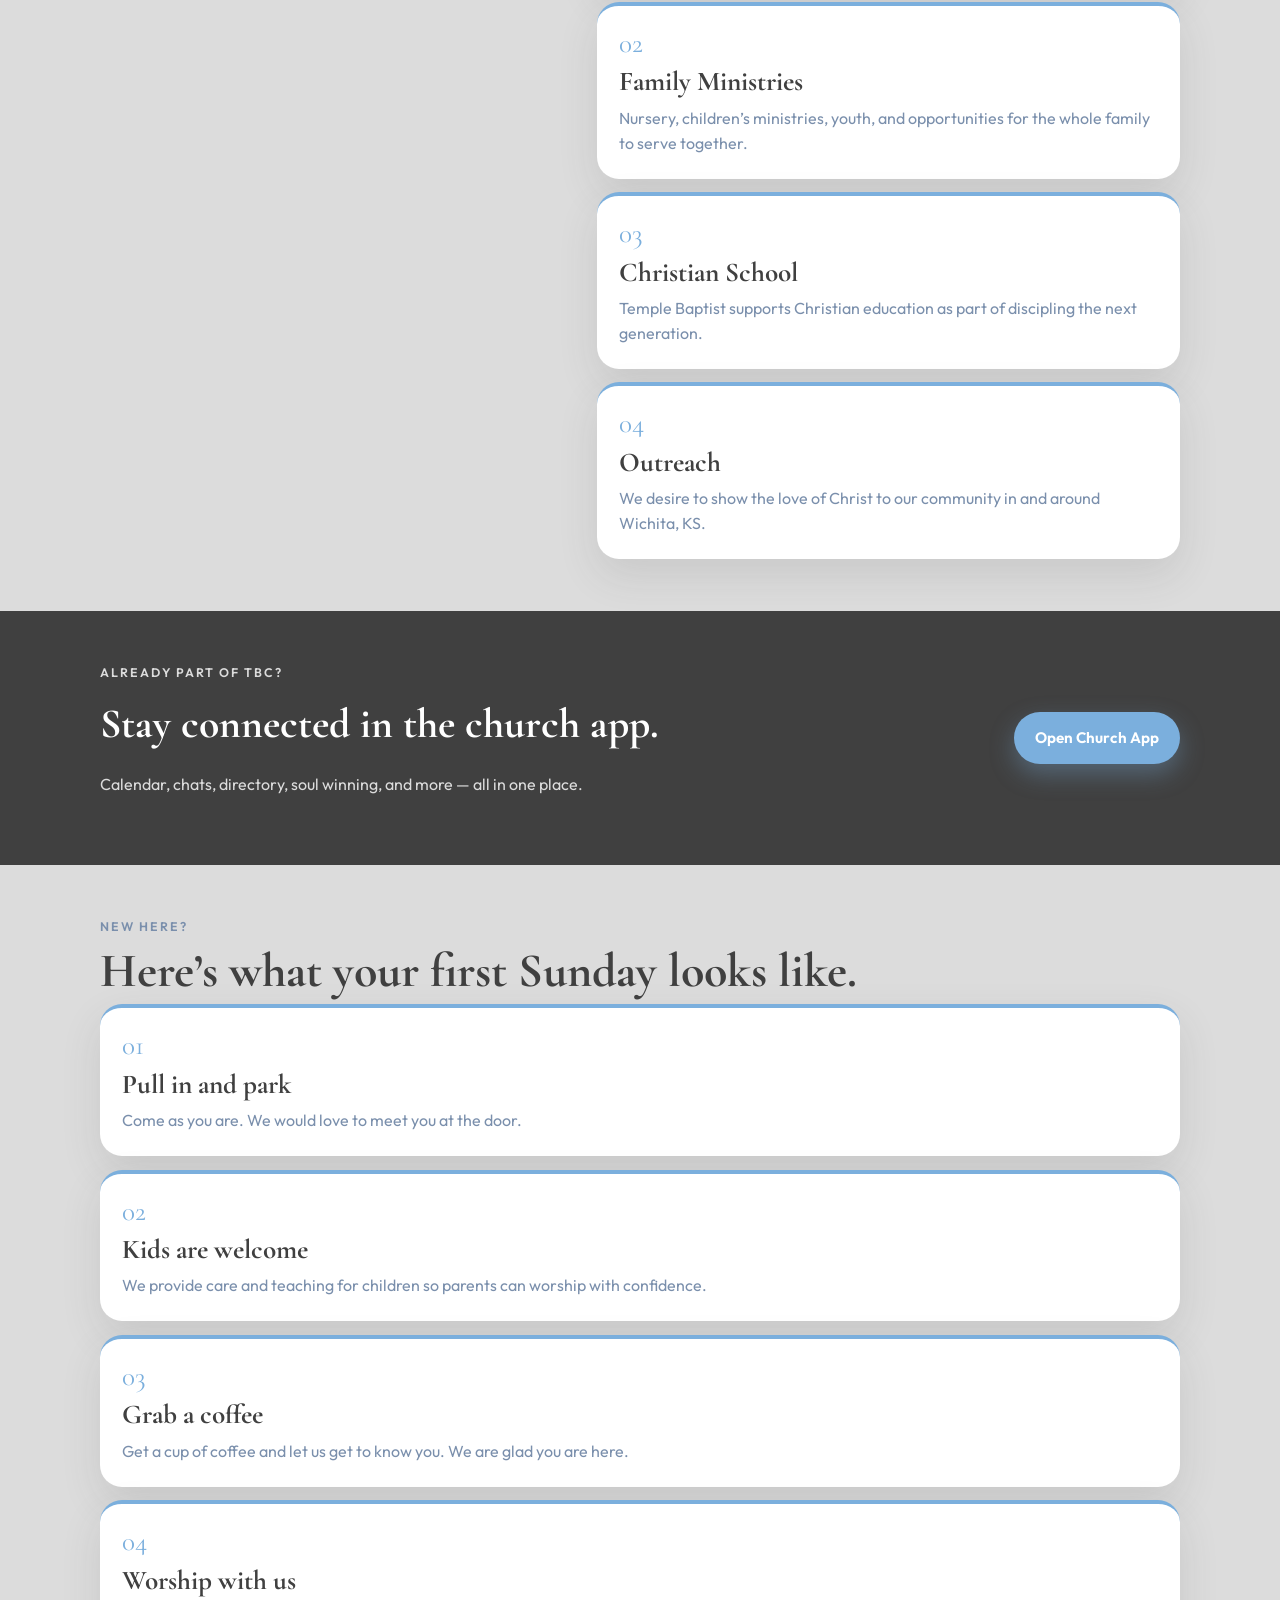
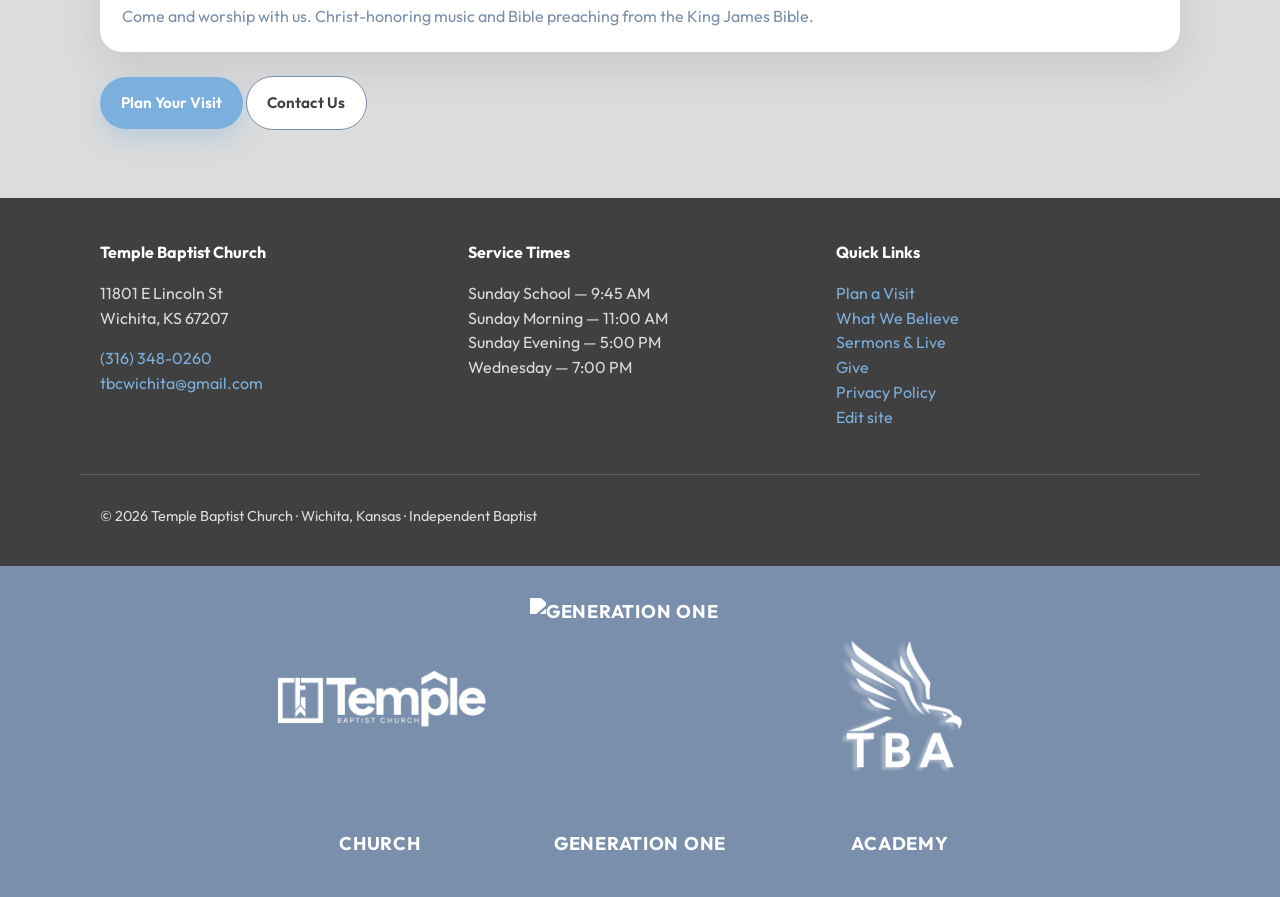
==== commit 2d2d592e: "Add website login for editing homepage words and photo" ====
--- a/index.html
+++ b/index.html
@@ -62,12 +62,12 @@
       <h2 class="section-title">We would love to get to know you.</h2>
       <p class="section-sub">Temple Baptist has been serving Wichita since 1950. We are an amazing church family with folks from all over and all kinds of stories.</p>
       <div class="feature-split">
-        <img class="feature-photo" src="people-of-tbc.jpg" alt="People of Temple Baptist Church">
+        <img id="cms-feature-photo" class="feature-photo" src="people-of-tbc.jpg" alt="People of Temple Baptist Church">
         <div class="feature-grid">
-          <article class="feature-card"><span>01</span><h3>Bible Preaching</h3><p>We preach and teach from the King James Bible with a desire to exalt Christ and equip believers.</p></article>
-          <article class="feature-card"><span>02</span><h3>Family Ministries</h3><p>Nursery, children’s ministries, youth, and opportunities for the whole family to serve together.</p></article>
-          <article class="feature-card"><span>03</span><h3>Christian School</h3><p>Temple Baptist supports Christian education as part of discipling the next generation.</p></article>
-          <article class="feature-card"><span>04</span><h3>Outreach</h3><p>We desire to show the love of Christ to our community in and around Wichita, KS.</p></article>
+          <article class="feature-card"><span>01</span><h3 data-cms="feature1Title">Bible Preaching</h3><p data-cms="feature1Text">We preach and teach from the King James Bible with a desire to exalt Christ and equip believers.</p></article>
+          <article class="feature-card"><span>02</span><h3 data-cms="feature2Title">Family Ministries</h3><p data-cms="feature2Text">Nursery, children’s ministries, youth, and opportunities for the whole family to serve together.</p></article>
+          <article class="feature-card"><span>03</span><h3 data-cms="feature3Title">Christian School</h3><p data-cms="feature3Text">Temple Baptist supports Christian education as part of discipling the next generation.</p></article>
+          <article class="feature-card"><span>04</span><h3 data-cms="feature4Title">Outreach</h3><p data-cms="feature4Text">We desire to show the love of Christ to our community in and around Wichita, KS.</p></article>
         </div>
       </div>
     </div>
@@ -83,10 +83,10 @@
       <p class="eyebrow dark">New here?</p>
       <h2 class="section-title">Here’s what your first Sunday looks like.</h2>
       <div class="feature-grid">
-        <article class="feature-card"><span>01</span><h3>Pull in and park</h3><p>Come as you are. We would love to meet you at the door.</p></article>
-        <article class="feature-card"><span>02</span><h3>Kids are welcome</h3><p>We provide care and teaching for children so parents can worship with confidence.</p></article>
-        <article class="feature-card"><span>03</span><h3>Grab a coffee</h3><p>Get a cup of coffee and let us get to know you. We are glad you are here.</p></article>
-        <article class="feature-card"><span>04</span><h3>Worship with us</h3><p>Come and worship with us. Christ-honoring music and Bible preaching from the King James Bible.</p></article>
+        <article class="feature-card"><span>01</span><h3 data-cms="step1Title">Pull in and park</h3><p data-cms="step1Text">Come as you are. We would love to meet you at the door.</p></article>
+        <article class="feature-card"><span>02</span><h3 data-cms="step2Title">Kids are welcome</h3><p data-cms="step2Text">We provide care and teaching for children so parents can worship with confidence.</p></article>
+        <article class="feature-card"><span>03</span><h3 data-cms="step3Title">Grab a coffee</h3><p data-cms="step3Text">Get a cup of coffee and let us get to know you. We are glad you are here.</p></article>
+        <article class="feature-card"><span>04</span><h3 data-cms="step4Title">Worship with us</h3><p data-cms="step4Text">Come and worship with us. Christ-honoring music and Bible preaching from the King James Bible.</p></article>
       </div>
       <p style="margin-top:1.5rem;"><a class="btn btn-primary" href="visit.html">Plan Your Visit</a> <a class="btn btn-secondary" href="contact.html">Contact Us</a></p>
     </div>
@@ -96,7 +96,7 @@
   <div class="container footer-grid">
     <div><h3>Temple Baptist Church</h3><p>11801 E Lincoln St<br>Wichita, KS 67207</p><p><a href="tel:+13163480260">(316) 348-0260</a><br><a href="mailto:tbcwichita@gmail.com">tbcwichita@gmail.com</a></p></div>
     <div><h3>Service Times</h3><p>Sunday School — 9:45 AM<br>Sunday Morning — 11:00 AM<br>Sunday Evening — 5:00 PM<br>Wednesday — 7:00 PM</p></div>
-    <div><h3>Quick Links</h3><p><a href="visit.html">Plan a Visit</a><br><a href="about.html">What We Believe</a><br><a href="sermons.html">Sermons & Live</a><br><a href="give.html">Give</a><br><a href="privacy.html">Privacy Policy</a></p></div>
+    <div><h3>Quick Links</h3><p><a href="visit.html">Plan a Visit</a><br><a href="about.html">What We Believe</a><br><a href="sermons.html">Sermons & Live</a><br><a href="give.html">Give</a><br><a href="privacy.html">Privacy Policy</a><br><a href="admin.html">Edit site</a></p></div>
   </div>
   <div class="container footer-bottom"><p>© <span id="year"></span> Temple Baptist Church · Wichita, Kansas · Independent Baptist</p></div>
 </footer>
@@ -128,5 +128,6 @@
     });
   })();
 </script>
+<script src="js/site-content.js"></script>
 </body>
 </html>
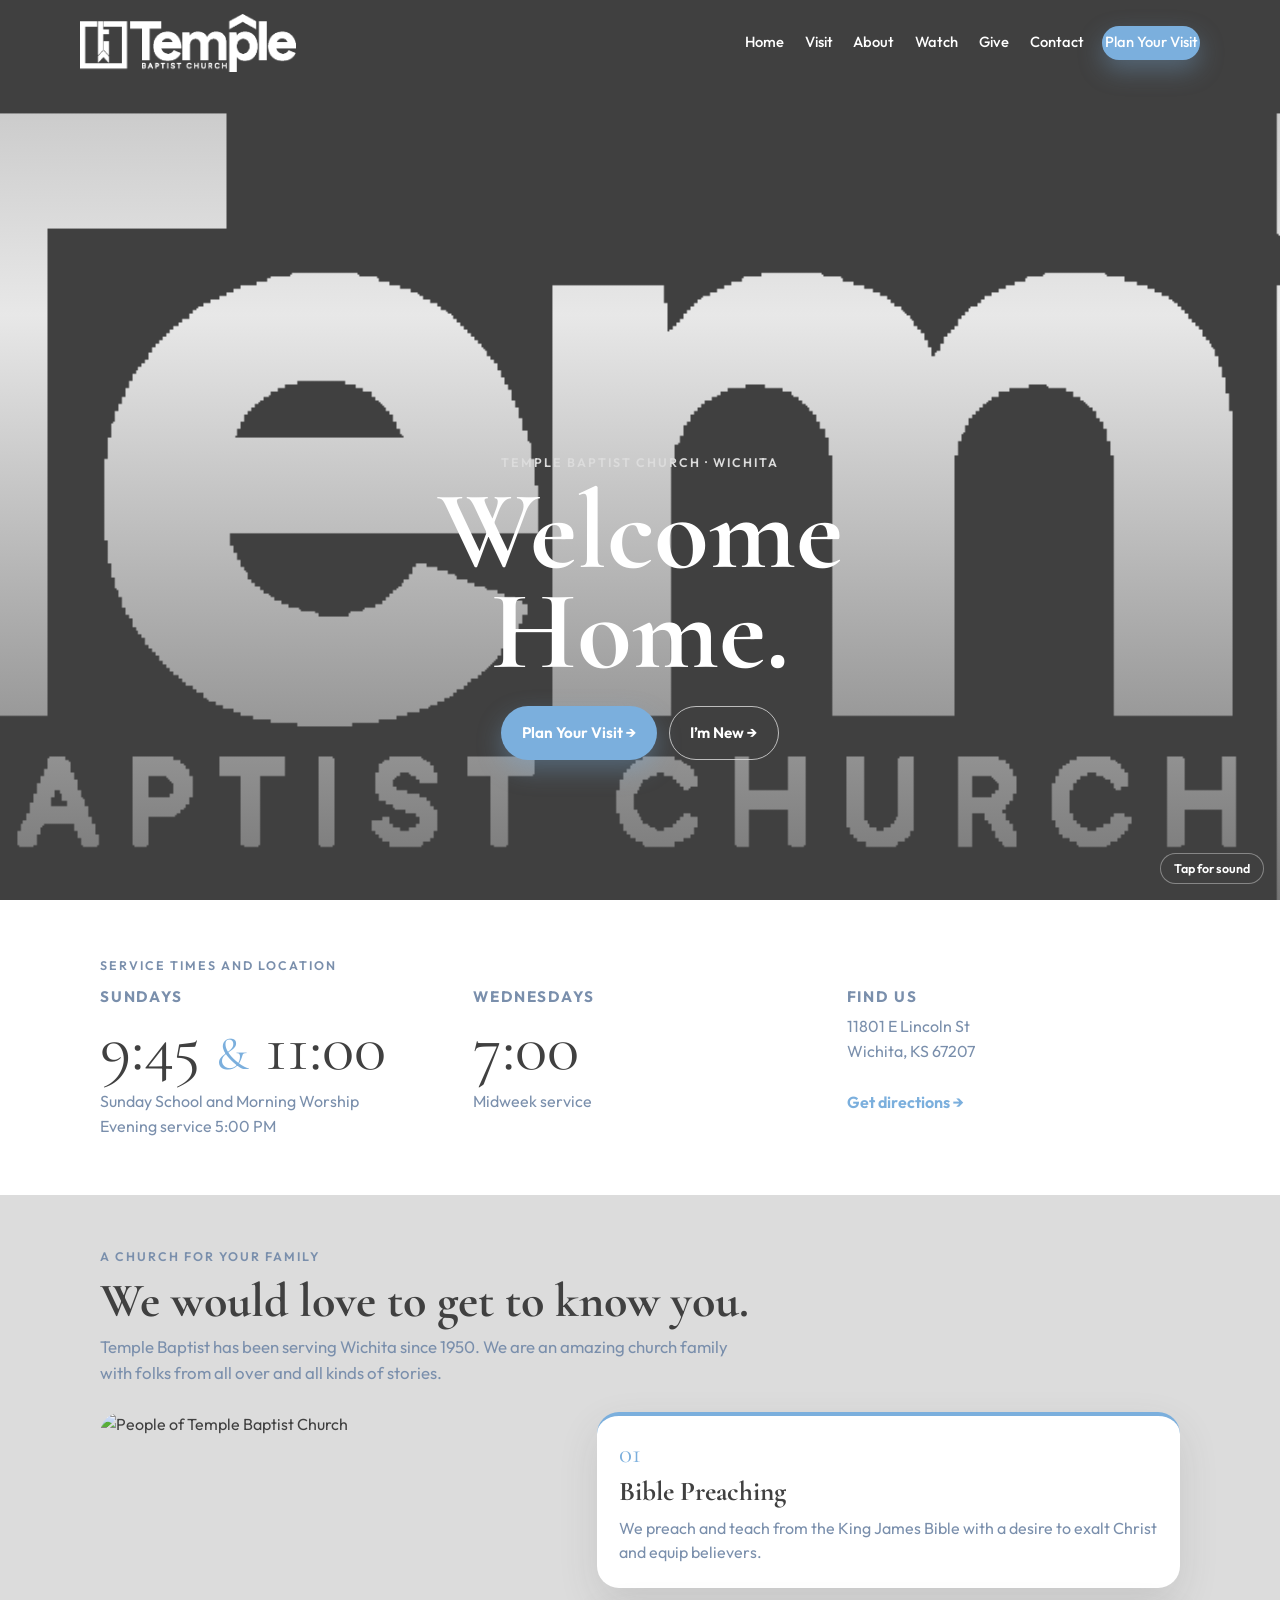
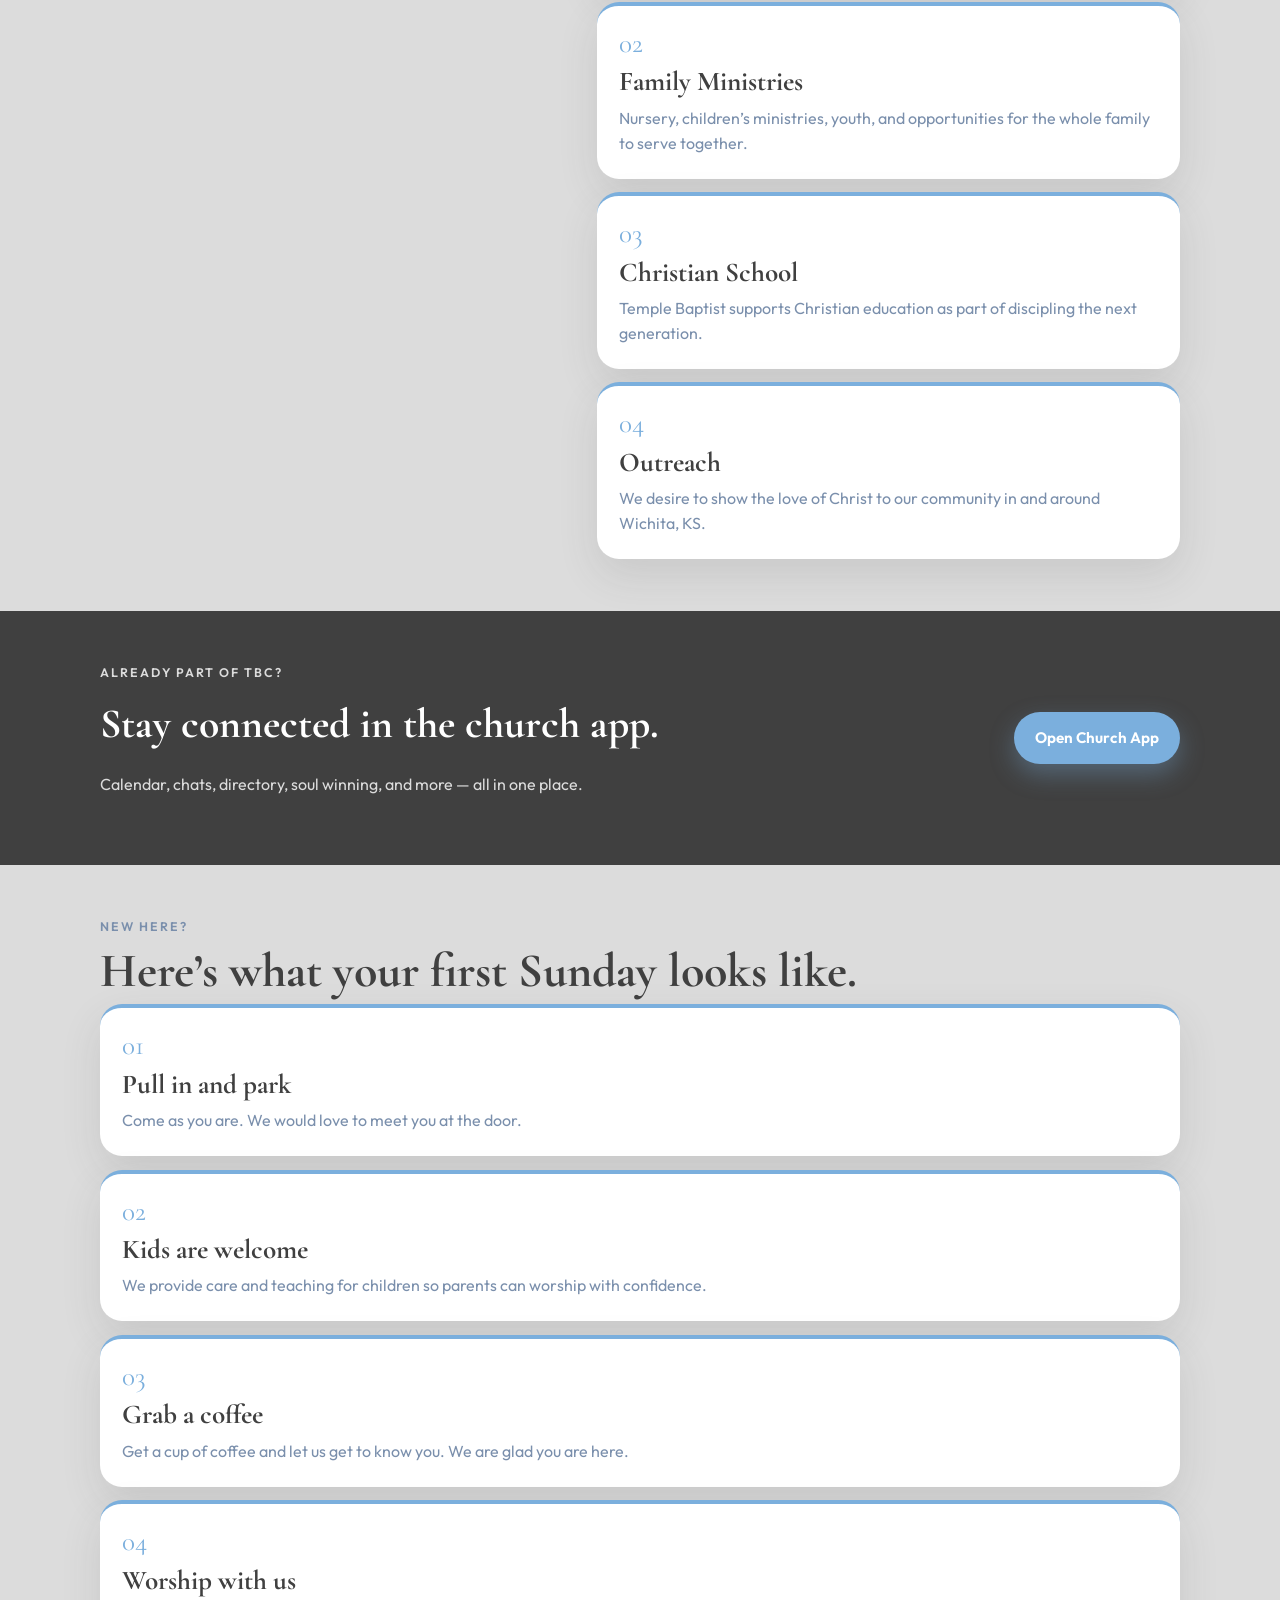
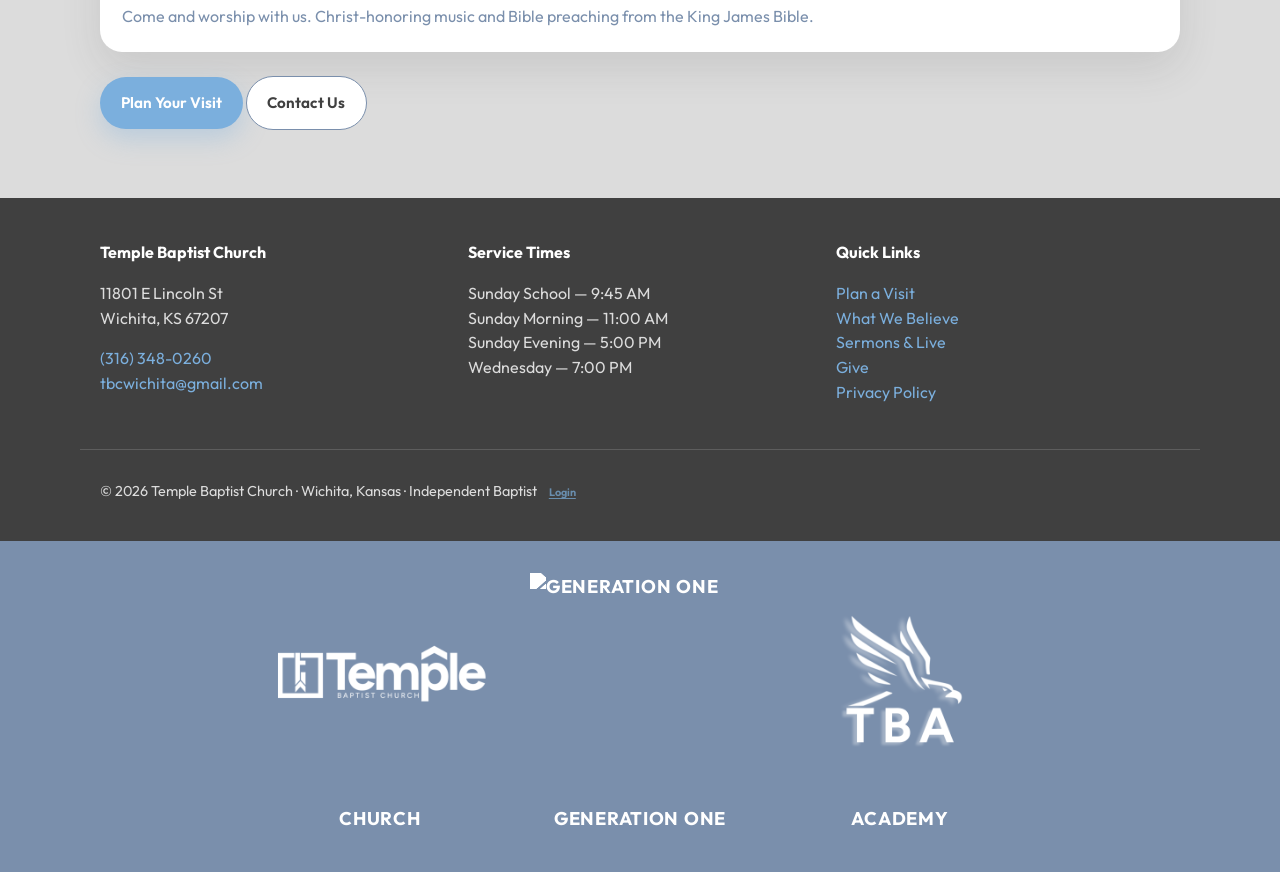
==== commit 9a724e07: "Add a tiny footer login button" ====
--- a/index.html
+++ b/index.html
@@ -96,9 +96,9 @@
   <div class="container footer-grid">
     <div><h3>Temple Baptist Church</h3><p>11801 E Lincoln St<br>Wichita, KS 67207</p><p><a href="tel:+13163480260">(316) 348-0260</a><br><a href="mailto:tbcwichita@gmail.com">tbcwichita@gmail.com</a></p></div>
     <div><h3>Service Times</h3><p>Sunday School — 9:45 AM<br>Sunday Morning — 11:00 AM<br>Sunday Evening — 5:00 PM<br>Wednesday — 7:00 PM</p></div>
-    <div><h3>Quick Links</h3><p><a href="visit.html">Plan a Visit</a><br><a href="about.html">What We Believe</a><br><a href="sermons.html">Sermons & Live</a><br><a href="give.html">Give</a><br><a href="privacy.html">Privacy Policy</a><br><a href="admin.html">Edit site</a></p></div>
+    <div><h3>Quick Links</h3><p><a href="visit.html">Plan a Visit</a><br><a href="about.html">What We Believe</a><br><a href="sermons.html">Sermons & Live</a><br><a href="give.html">Give</a><br><a href="privacy.html">Privacy Policy</a></p></div>
   </div>
-  <div class="container footer-bottom"><p>© <span id="year"></span> Temple Baptist Church · Wichita, Kansas · Independent Baptist</p></div>
+  <div class="container footer-bottom"><p>© <span id="year"></span> Temple Baptist Church · Wichita, Kansas · Independent Baptist <a class="tiny-login" href="admin.html">Login</a></p></div>
 </footer>
 <script src="js/ministry-bar.js"></script>
 <script>
--- a/css/styles.css
+++ b/css/styles.css
@@ -173,3 +173,5 @@
 .feature-card span { display: block; font-family: var(--serif); color: var(--blue); font-size: 1.7rem; line-height: 1; margin-bottom: .7rem; }
 .feature-card h3 { margin: 0 0 .55rem; font-family: var(--serif); font-size: 1.7rem; line-height: 1.05; color: var(--charcoal); }
 .feature-card p { margin: 0; color: var(--slate); font-size: 1rem; }
+
+.tiny-login{margin-left:.55rem;font-size:.68rem;font-weight:650;color:inherit;opacity:.7;text-decoration:underline;text-underline-offset:2px}
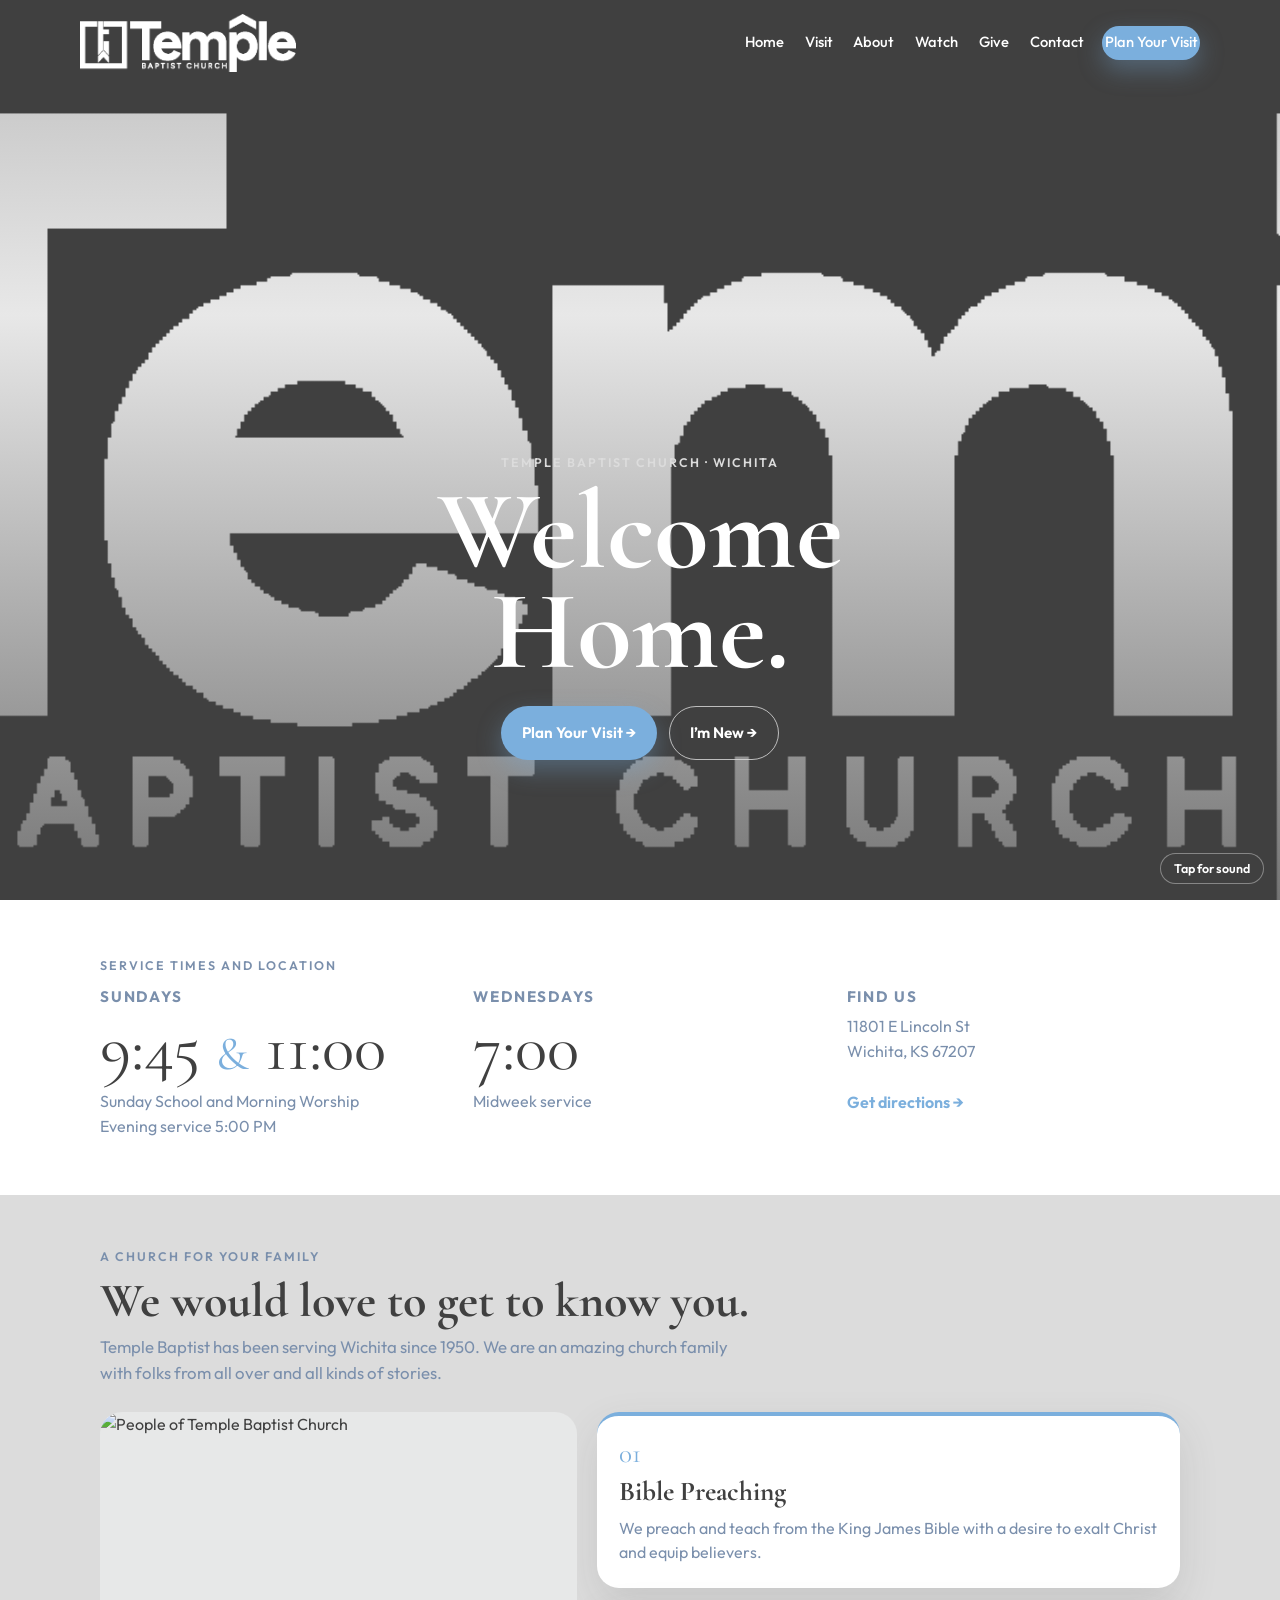
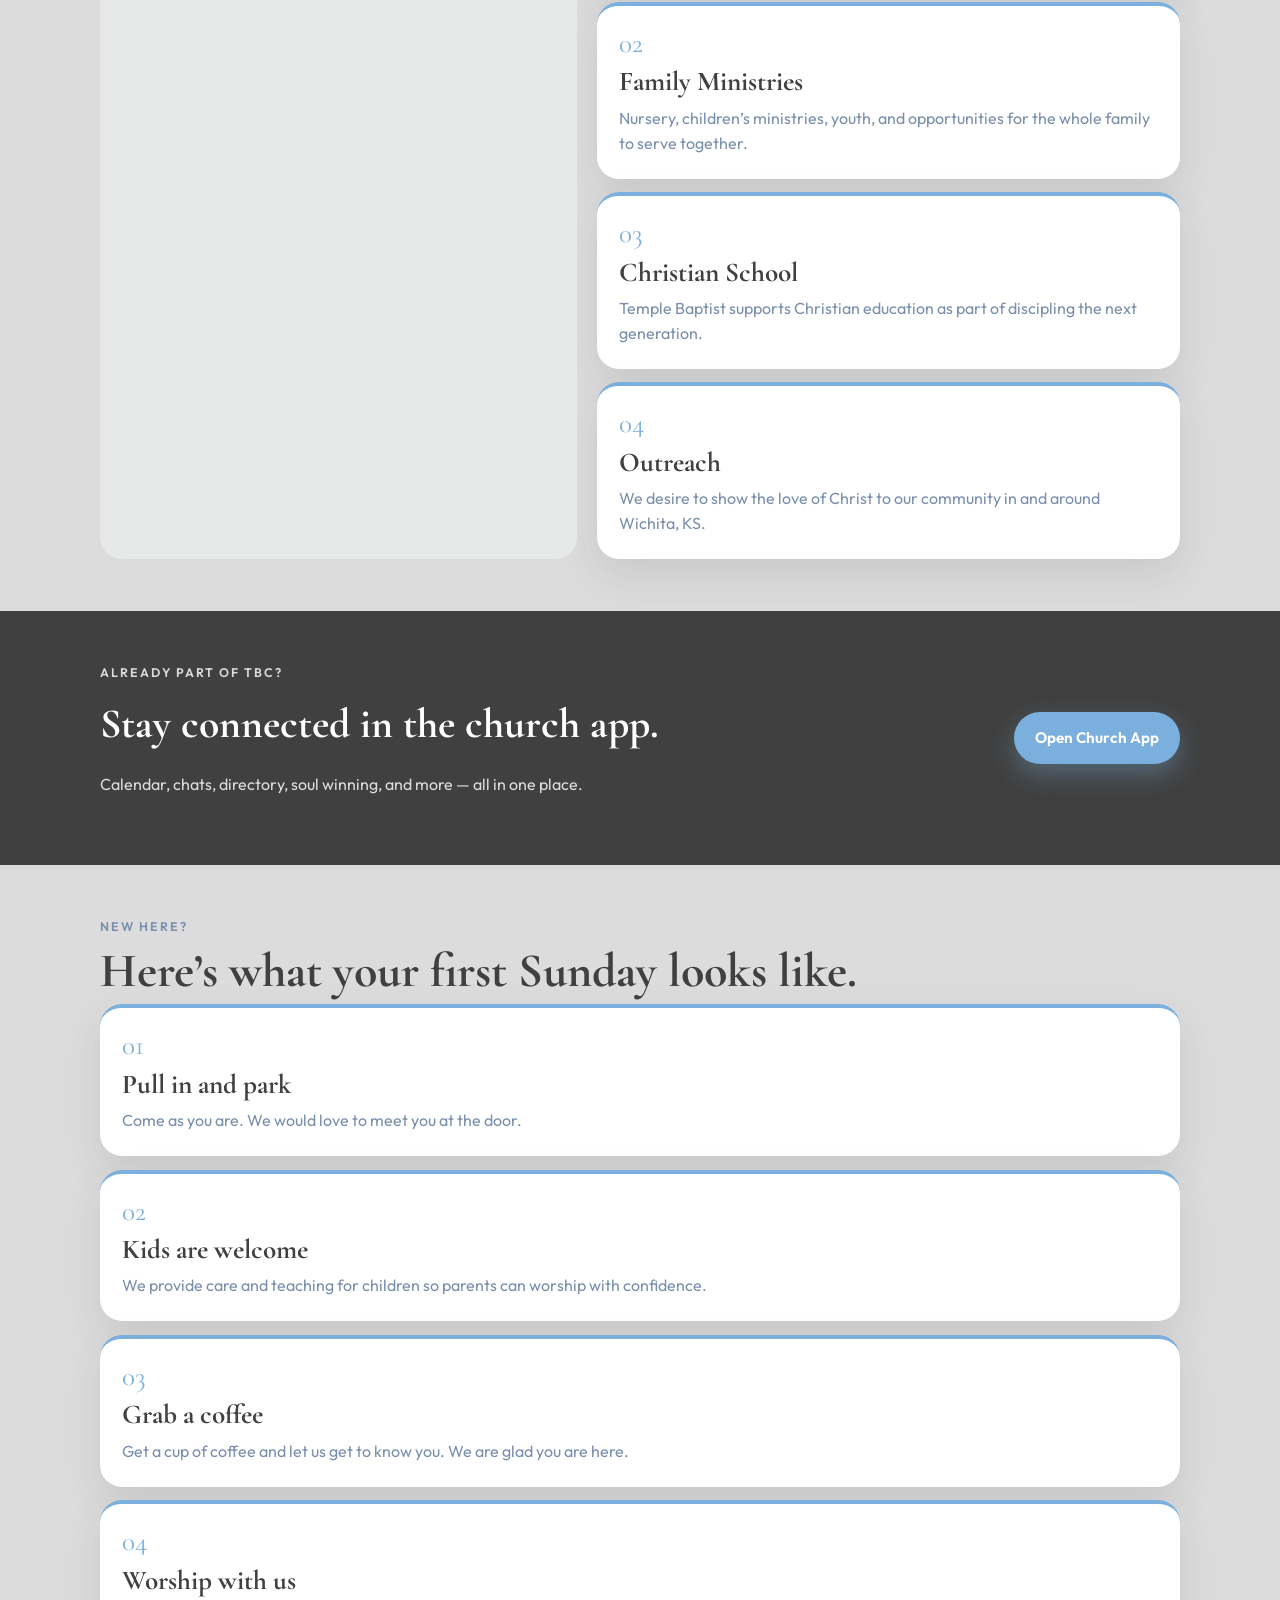
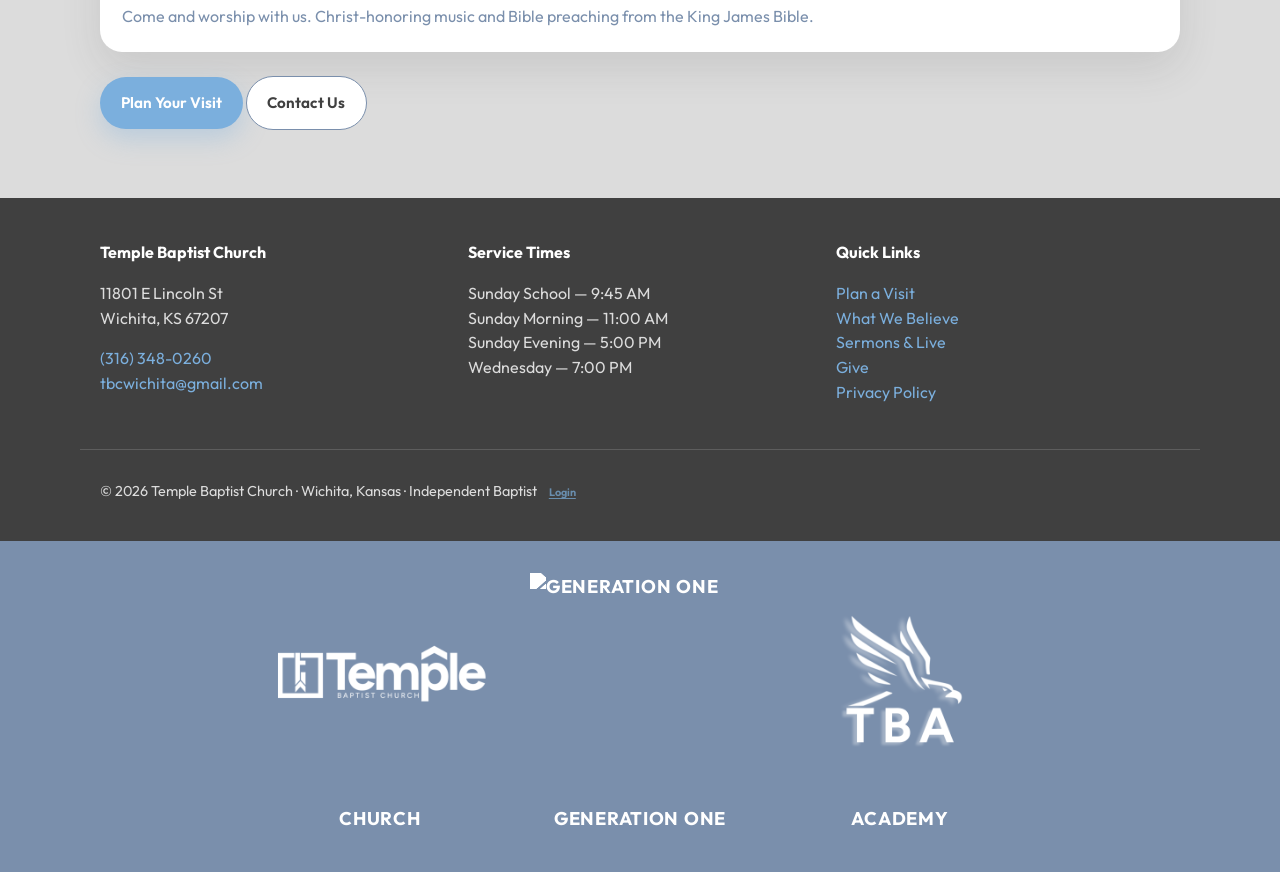
==== commit 53233872: "Add a clear Add photo button on the side photo block" ====
--- a/index.html
+++ b/index.html
@@ -62,7 +62,10 @@
       <h2 class="section-title">We would love to get to know you.</h2>
       <p class="section-sub">Temple Baptist has been serving Wichita since 1950. We are an amazing church family with folks from all over and all kinds of stories.</p>
       <div class="feature-split">
-        <img id="cms-feature-photo" class="feature-photo" src="people-of-tbc.jpg" alt="People of Temple Baptist Church">
+        <div class="feature-photo-wrap">
+          <img id="cms-feature-photo" class="feature-photo" src="people-of-tbc.jpg" alt="People of Temple Baptist Church">
+          <button type="button" id="addPhotoBtn" class="add-photo-btn">Add photo</button>
+        </div>
         <div class="feature-grid">
           <article class="feature-card"><span>01</span><h3 data-cms="feature1Title">Bible Preaching</h3><p data-cms="feature1Text">We preach and teach from the King James Bible with a desire to exalt Christ and equip believers.</p></article>
           <article class="feature-card"><span>02</span><h3 data-cms="feature2Title">Family Ministries</h3><p data-cms="feature2Text">Nursery, children’s ministries, youth, and opportunities for the whole family to serve together.</p></article>
@@ -98,7 +101,7 @@
     <div><h3>Service Times</h3><p>Sunday School — 9:45 AM<br>Sunday Morning — 11:00 AM<br>Sunday Evening — 5:00 PM<br>Wednesday — 7:00 PM</p></div>
     <div><h3>Quick Links</h3><p><a href="visit.html">Plan a Visit</a><br><a href="about.html">What We Believe</a><br><a href="sermons.html">Sermons & Live</a><br><a href="give.html">Give</a><br><a href="privacy.html">Privacy Policy</a></p></div>
   </div>
-  <div class="container footer-bottom"><p>© <span id="year"></span> Temple Baptist Church · Wichita, Kansas · Independent Baptist <a class="tiny-login" href="admin.html">Login</a></p></div>
+  <div class="container footer-bottom"><p>© <span id="year"></span> Temple Baptist Church · Wichita, Kansas · Independent Baptist <a class="tiny-login" href="#" id="openLogin">Login</a></p></div>
 </footer>
 <script src="js/ministry-bar.js"></script>
 <script>
--- a/css/styles.css
+++ b/css/styles.css
@@ -175,3 +175,27 @@
 .feature-card p { margin: 0; color: var(--slate); font-size: 1rem; }
 
 .tiny-login{margin-left:.55rem;font-size:.68rem;font-weight:650;color:inherit;opacity:.7;text-decoration:underline;text-underline-offset:2px}
+
+.edit-bar{position:fixed;right:1rem;bottom:1rem;z-index:80;display:flex;gap:.45rem;align-items:center;background:#404040;color:#fff;border-radius:999px;padding:.4rem .5rem .4rem .8rem;font-size:.8rem}
+.edit-bar button{border:0;border-radius:999px;padding:.45rem .7rem;font-weight:700;cursor:pointer}
+.edit-bar #cmsSave{background:#7bafdd;color:#fff}
+.edit-bar #cmsLogout{background:#fff;color:#404040}
+body.editing .editable{cursor:text;outline:1px dashed transparent;outline-offset:4px;border-radius:8px}
+body.editing .editable:hover{outline-color:#7bafdd;background:rgba(123,175,221,.12)}
+body.editing #cms-feature-photo{cursor:pointer}
+
+#loginModal{position:fixed;inset:0;background:rgba(64,64,64,.45);z-index:90;display:grid;place-items:center;padding:1rem}
+.login-card{width:min(380px,100%);background:#fff;border-radius:18px;padding:1.2rem;color:#404040}
+.login-card h2{margin:.1rem 0 .3rem;font-family:var(--serif)}
+.login-card p{color:#7a8fac;margin:.2rem 0 .6rem}
+.login-card label{display:block;font-weight:700;margin:.6rem 0 .25rem}
+.login-card input{width:100%;border:0;background:#f3f3f3;border-radius:12px;padding:.75rem;font:500 1rem Outfit,sans-serif}
+.login-actions{display:flex;gap:.5rem;margin-top:1rem}
+.login-actions button{border:0;border-radius:999px;padding:.7rem 1rem;font-weight:700;cursor:pointer}
+#loginGo{background:#7bafdd;color:#fff}
+#loginClose{background:#eee;color:#404040}
+#loginError{color:#a33;font-size:.85rem}
+
+.feature-photo-wrap{position:relative;min-height:280px;border-radius:22px;background:#e7e8e8;overflow:hidden}
+.add-photo-btn{display:none;position:absolute;left:50%;top:50%;transform:translate(-50%,-50%);border:0;background:#7bafdd;color:#fff;border-radius:999px;padding:.8rem 1.1rem;font-weight:700;cursor:pointer;z-index:3}
+.add-photo-btn.show{display:inline-flex}
